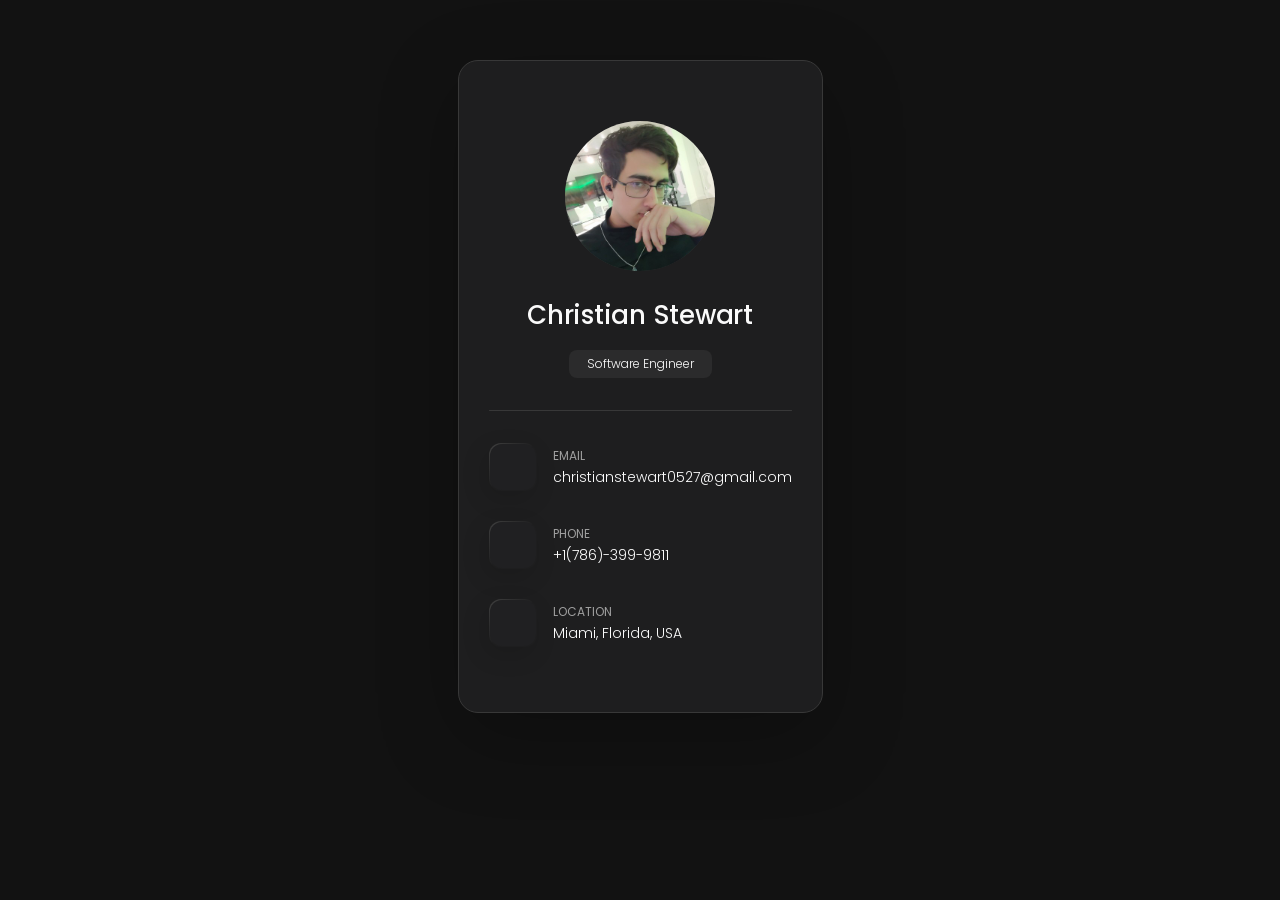
==== index.html @ dfa36a56 "Initial commit First commit of working on my websitte" ====
<!DOCTYPE html>
<html lang="en">

<head>
    <meta charset="UTF-8">
    <meta name = "viewport" content = "width=device-width, intitial-scale=1">
    <title>Christian Stewart's Website</title>
    <!--
      - favicon
    -->
    <link rel="shortcut icon" href="./assets/images/logo.svg" type="image/x-icon">

    <!--
        - custom css link
    -->
        <link href="./assets/css/style.css" rel="stylesheet">

    <!--
        - google font link
    -->
    <link rel="preconnect" href="https://fonts.googleapis.com">
    <link rel="preconnect" href="https://fonts.gstatic.com" crossorigin>
    <link href="https://fonts.googleapis.com/css2?family=Poppins:wght@300;400;500;600&display=swap" rel="stylesheet">
</head>

<body>
<!--
    - MAIN    
-->
    <main>
        <!--
            - SIDEBAR
        -->
        <aside class="sidebar" data-sidebar>
            <div class="sidebar-info">
                <figure class = "avatar-box">
                    <img class = "circular" id = "avatar-box-image" src="./assets/images/profile-pic.jpg" alt = "Christian Stewart" width = "80">
                </figure>

                <div class="info-content">
                    <h1 class="name" title="Christian Stewart">Christian Stewart</h1>

                    <p class="title">Software Engineer</p>
                </div>
                <button class="info_more-btn" data-sidebar-btn>
                    <span>Show Contacts</span>

                    <ion-icon name="chevron-down"></ion-icon>
                </button>
            </div>

            <div class="sidebar-info-more">
                <div class = "separator"></div>

                <ul class = "contacts-list">
                    <li class="contact-item">
                        <div class = "icon-box">
                            <ion-icon name="mail-ouline"></ion-icon>
                        </div>

                        <div class="contact-info">
                            <p class = "contact-title">Email</p>

                            <a href="mailto:christianstewart0527@gmail.com" class="contact-link">christianstewart0527@gmail.com</a>
                        </div>
                    </li>

                    
                    <li class="contact-item">

                        <div class="icon-box">
                          <ion-icon name="phone-portrait-outline"></ion-icon>
                        </div>
            
                        <div class="contact-info">
                          <p class="contact-title">Phone</p>
            
                          <a href="tel:+1(786)-399-9811" class="contact-link">+1(786)-399-9811</a>
                        </div>
            
                      </li>

                    <li class="contact-item">
                        <div class="icon-box">
                            <ion-icon class="location-outline"></ion-icon>
                        </div>

                        <div class="contact-info">
                            <p class="contact-title">Location</p>

                            <address>Miami, Florida, USA</address>
                        </div>

                    </li>

                </ul>

                <div class="separator"></div>

                <ul class="social-list">

                    <li class="social-item">
                        <a href="#" class="social-link">
                            <ion-icon name="logo-Linkedin" onclick="window.open('https://www.linkedin.com/in/christian-stewart-302b63244/')"></ion-icon>
                        </a> 
                    </li>

                    <li class=""
                </ul>
            </div>
        </aside>


    </main>

</body>

<footer>

</footer>

</html>
---- assets/css/style.css ----
/*-----------------------------------*\
  #style.css
\*-----------------------------------*/


/**
 * copyright 2022 @codewithsadee
 */





/*-----------------------------------*\
  #CUSTOM PROPERTY
\*-----------------------------------*/

:root {

  /**
   * colors
   */

  /* gradient */

  --bg-gradient-onyx: linear-gradient(
    to bottom right, 
    hsl(240, 1%, 25%) 3%, 
    hsl(0, 0%, 19%) 97%
  );
  --bg-gradient-jet: linear-gradient(
    to bottom right, 
    hwb(240 18% 82% / 0.251) 0%, 
    hsla(240, 2%, 11%, 0) 100%
  ), hsl(240, 2%, 13%);
  --bg-gradient-yellow-1: linear-gradient(
    to bottom right, 
    hsl(45, 100%, 71%) 0%, 
    hsla(36, 100%, 69%, 0) 50%
  );
  --bg-gradient-yellow-2: linear-gradient(
    135deg, 
    hsla(45, 100%, 71%, 0.251) 0%, 
    hsla(35, 100%, 68%, 0) 59.86%
  ), hsl(240, 2%, 13%);
  --border-gradient-onyx: linear-gradient(
    to bottom right, 
    hsl(0, 0%, 25%) 0%, 
    hsla(0, 0%, 25%, 0) 50%
  );
  --text-gradient-yellow: linear-gradient(
    to right, 
    hsl(45, 100%, 72%), 
    hsl(35, 100%, 68%)
  );

  /* solid */

  --jet: hsl(0, 0%, 22%);
  --onyx: hsl(240, 1%, 17%);
  --eerie-black-1: hsl(240, 2%, 13%);
  --eerie-black-2: hsl(240, 2%, 12%);
  --smoky-black: hsl(0, 0%, 7%);
  --white-1: hsl(0, 0%, 100%);
  --white-2: hsl(0, 0%, 98%);
  --orange-yellow-crayola: hsl(45, 100%, 72%);
  --vegas-gold: hsl(45, 54%, 58%);
  --light-gray: hsl(0, 0%, 84%);
  --light-gray-70: hsla(0, 0%, 84%, 0.7);
  --bittersweet-shimmer: hsl(0, 43%, 51%);

  /**
   * typography
   */

  /* font-family */
  --ff-poppins: 'Poppins', sans-serif;

  /* font-size */
  --fs-1: 24px;
  --fs-2: 18px;
  --fs-3: 17px;
  --fs-4: 16px;
  --fs-5: 15px;
  --fs-6: 14px;
  --fs-7: 13px;
  --fs-8: 11px;

  /* font-weight */
  --fw-300: 300;
  --fw-400: 400;
  --fw-500: 500;
  --fw-600: 600;

  /**
   * shadow
   */
  
  --shadow-1: -4px 8px 24px hsla(0, 0%, 0%, 0.25);
  --shadow-2: 0 16px 30px hsla(0, 0%, 0%, 0.25);
  --shadow-3: 0 16px 40px hsla(0, 0%, 0%, 0.25);
  --shadow-4: 0 25px 50px hsla(0, 0%, 0%, 0.15);
  --shadow-5: 0 24px 80px hsla(0, 0%, 0%, 0.25);

  /**
   * transition
   */

  --transition-1: 0.25s ease;
  --transition-2: 0.5s ease-in-out;

}





/*-----------------------------------*\
  #RESET
\*-----------------------------------*/

*, *::before, *::after {
  margin: 0;
  padding: 0;
  box-sizing: border-box;
  border-radius: 5px;
}

a { text-decoration: none; }

li { list-style: none; }

img, ion-icon, a, button, time, span { display: block; }

button {
  font: inherit;
  background: none;
  border: none;
  text-align: left;
  cursor: pointer;
}

input, textarea {
  display: block;
  width: 100%;
  background: none;
  font: inherit;
}

::selection {
  background: var(--orange-yellow-crayola);
  color: var(--smoky-black);
}

:focus { outline-color: var(--orange-yellow-crayola); }

html { font-family: var(--ff-poppins); }

body { background: var(--smoky-black); }





/*-----------------------------------*\
  #REUSED STYLE
\*-----------------------------------*/

.sidebar,
article {
  background: var(--eerie-black-2);
  border: 1px solid var(--jet);
  border-radius: 20px;
  padding: 15px;
  box-shadow: var(--shadow-1);
  z-index: 1;
}

.separator {
  width: 100%;
  height: 1px;
  background: var(--jet);
  margin: 16px 0;
}

.icon-box {
  position: relative;
  background: var(--border-gradient-onyx);
  width: 30px;
  height: 30px;
  border-radius: 8px;
  display: flex;
  justify-content: center;
  align-items: center;
  font-size: 16px;
  color: var(--orange-yellow-crayola);
  box-shadow: var(--shadow-1);
  z-index: 1;
}

.icon-box::before {
  content: "";
  position: absolute;
  inset: 1px;
  background: var(--eerie-black-1);
  border-radius: inherit;
  z-index: -1;
}

.icon-box ion-icon { --ionicon-stroke-width: 35px; }

article { display: none; }

article.active {
  display: block;
  animation: fade 0.5s ease backwards;
}

@keyframes fade {
  0% { opacity: 0; }
  100% { opacity: 1; }
}

.h2,
.h3,
.h4,
.h5 {
  color: var(--white-2);
  text-transform: capitalize;
}

.h2 { font-size: var(--fs-1); }

.h3 { font-size: var(--fs-2); }

.h4 { font-size: var(--fs-4); }

.h5 {
  font-size: var(--fs-7);
  font-weight: var(--fw-500);
}

.article-title {
  position: relative;
  padding-bottom: 7px;
}

.article-title::after {
  content: "";
  position: absolute;
  bottom: 0;
  left: 0;
  width: 30px;
  height: 3px;
  background: var(--text-gradient-yellow);
  border-radius: 3px;
}

.has-scrollbar::-webkit-scrollbar {
  width: 5px; /* for vertical scrollbar */
  height: 5px; /* for horizontal scrollbar */
}

.has-scrollbar::-webkit-scrollbar-track {
  background: var(--onyx);
  border-radius: 5px;
}

.has-scrollbar::-webkit-scrollbar-thumb {
  background: var(--orange-yellow-crayola);
  border-radius: 5px;
}

.has-scrollbar::-webkit-scrollbar-button { width: 20px; }

.content-card {
  position: relative;
  background: var(--border-gradient-onyx);
  padding: 15px;
  padding-top: 45px;
  border-radius: 14px;
  box-shadow: var(--shadow-2);
  cursor: pointer;
  z-index: 1;
}

.content-card::before {
  content: "";
  position: absolute;
  inset: 1px;
  background: var(--bg-gradient-jet);
  border-radius: inherit;
  z-index: -1;
}





/*-----------------------------------*\
  #MAIN
\*-----------------------------------*/

main {
  margin: 15px 12px;
  margin-bottom: 75px;
  min-width: 259px;
}





/*-----------------------------------*\
  #SIDEBAR
\*-----------------------------------*/

.sidebar {
  margin-bottom: 15px;
  max-height: 112px;
  overflow: hidden;
  transition: var(--transition-2);
}

.sidebar.active { max-height: 405px; }

.sidebar-info {
  position: relative;
  display: flex;
  justify-content: flex-start;
  align-items: center;
  gap: 15px;
}

.avatar-box {
  background: var(--bg-gradient-onyx);
  
  border-radius: 50%;
}

img.circular{
  border-radius:50%;
}

.info-content .name {
  color: var(--white-2);
  font-size: var(--fs-3);
  font-weight: var(--fw-500);
  letter-spacing: -0.25px;
  margin-bottom: 10px;
}

.info-content .title {
  color: var(--white-1);
  background: var(--onyx);
  font-size: var(--fs-8);
  font-weight: var(--fw-300);
  width: max-content;
  padding: 3px 12px;
  border-radius: 8px;
}

.info_more-btn {
  position: absolute;
  top: -15px;
  right: -15px;
  border-radius: 0 15px;
  font-size: 13px;
  color: var(--orange-yellow-crayola);
  background: var(--border-gradient-onyx);
  padding: 10px;
  box-shadow: var(--shadow-2);
  transition: var(--transition-1);
  z-index: 1;
}

.info_more-btn::before {
  content: "";
  position: absolute;
  inset: 1px;
  border-radius: inherit;
  background: var(--bg-gradient-jet);
  transition: var(--transition-1);
  z-index: -1;
}

.info_more-btn:hover,
.info_more-btn:focus { background: var(--bg-gradient-yellow-1); }

.info_more-btn:hover::before,
.info_more-btn:focus::before { background: var(--bg-gradient-yellow-2); }

.info_more-btn span { display: none; }

.sidebar-info_more {
  opacity: 0;
  visibility: hidden;
  transition: var(--transition-2);
}

.sidebar.active .sidebar-info_more {
  opacity: 1;
  visibility: visible;
}

.contacts-list {
  display: grid;
  grid-template-columns: 1fr;
  gap: 16px;
}

.contact-item {
  min-width: 100%;
  display: flex;
  align-items: center;
  gap: 16px;
}

.contact-info {
  max-width: calc(100% - 46px);
  width: calc(100% - 46px);
}

.contact-title {
  color: var(--light-gray-70);
  font-size: var(--fs-8);
  text-transform: uppercase;
  margin-bottom: 2px;
}

.contact-info :is(.contact-link, time, address) {
  color: var(--white-2);
  font-size: var(--fs-7);
}

.contact-info address { font-style: normal; }

.social-list {
  display: flex;
  justify-content: flex-start;
  align-items: center;
  gap: 15px;
  padding-bottom: 4px;
  padding-left: 7px;
}

.social-item .social-link {
  color: var(--light-gray-70);
  font-size: 18px;
}


.social-item .social-link:hover { color: var(--light-gray); }





/*-----------------------------------*\
  #NAVBAR
\*-----------------------------------*/

.navbar {
  position: fixed;
  bottom: 0;
  left: 0;
  width: 100%;
  background: hsla(240, 1%, 17%, 0.75);
  backdrop-filter: blur(10px);
  border: 1px solid var(--jet);
  border-radius: 12px 12px 0 0;
  box-shadow: var(--shadow-2);
  z-index: 5;
}

.navbar-list {
  display: flex;
  flex-wrap: wrap;
  justify-content: center;
  align-items: center;
  padding: 0 10px;
}

.navbar-link {
  color: var(--light-gray);
  font-size: var(--fs-8);
  padding: 20px 7px;
  transition: color var(--transition-1);
}

.navbar-link:hover,
.navbar-link:focus { color: var(--light-gray-70); }

.navbar-link.active { color: var(--orange-yellow-crayola); }





/*-----------------------------------*\
  #ABOUT
\*-----------------------------------*/

.about .article-title { margin-bottom: 15px; }

.about-text {
  color: var(--light-gray);
  font-size: var(--fs-6);
  font-weight: var(--fw-300);
  line-height: 1.6;
}

.about-text p { margin-bottom: 15px; }



/**
 * #service 
 */

.service { margin-bottom: 35px; }

.service-title { margin-bottom: 20px; }

.service-list {
  display: grid;
  grid-template-columns: 1fr;
  gap: 20px;
}

.service-item {
  position: relative;
  background: var(--border-gradient-onyx);
  padding: 20px;
  border-radius: 14px;
  box-shadow: var(--shadow-2);
  z-index: 1;
}

.service-item::before {
  content: "";
  position: absolute;
  inset: 1px;
  background: var(--bg-gradient-jet);
  border-radius: inherit;
  z-index: -1;
}

.service-icon-box { margin-bottom: 10px; }

.service-icon-box img { margin: auto; }

.service-content-box { text-align: center; }

.service-item-title { margin-bottom: 7px; }

.service-item-text {
  color: var(--light-gray);
  font-size: var(--fs-6);
  font-weight: var(--fw-3);
  line-height: 1.6;
}


/**
 * #testimonials 
 */

.testimonials { margin-bottom: 30px; }

.testimonials-title { margin-bottom: 20px; }

.testimonials-list {
  display: flex;
  justify-content: flex-start;
  align-items: flex-start;
  gap: 15px;
  margin: 0 -15px;
  padding: 25px 15px;
  padding-bottom: 35px;
  overflow-x: auto;
  scroll-behavior: smooth;
  overscroll-behavior-inline: contain;
  scroll-snap-type: inline mandatory;
}

.testimonials-item {
  min-width: 100%;
  scroll-snap-align: center;
}

.testimonials-avatar-box {
  position: absolute;
  top: 0;
  left: 0;
  background: var(--bg-gradient-onyx);
  border-radius: 50%;
  box-shadow: var(--shadow-1);
}

.testimonials-item-title { margin-bottom: 7px; }

.testimonials-text {
  color: var(--light-gray);
  font-size: var(--fs-6);
  font-weight: var(--fw-300);
  line-height: 1.6;
  display: -webkit-box;
  line-clamp: 4;
  -webkit-line-clamp: 4;
  -webkit-box-orient: vertical;
  overflow: hidden;
}


/**
 * #testimonials-modal
 */

.modal-container {
  position: fixed;
  top: 0;
  left: 0;
  width: 100%;
  height: 100%;
  display: flex;
  justify-content: center;
  align-items: center;
  overflow-y: auto;
  overscroll-behavior: contain;
  z-index: 20;
  pointer-events: none;
  visibility: hidden;
}

.modal-container::-webkit-scrollbar { display: none; }

.modal-container.active {
  pointer-events: all;
  visibility: visible;
}

.overlay {
  position: fixed;
  top: 0;
  left: 0;
  width: 100%;
  height: 100vh;
  background: hsl(0, 0%, 5%);
  opacity: 0;
  visibility: hidden;
  pointer-events: none;
  z-index: 1;
  transition: var(--transition-1);
}

.overlay.active {
  opacity: 0.8;
  visibility: visible;
  pointer-events: all;
}

.testimonials-modal {
  background: var(--eerie-black-2);
  position: relative;
  padding: 15px;
  margin: 15px 12px;
  border: 1px solid var(--jet);
  border-radius: 14px;
  box-shadow: var(--shadow-5);
  transform: scale(1.2);
  opacity: 0;
  transition: var(--transition-1);
  z-index: 2;
}

.modal-container.active .testimonials-modal {
  transform: scale(1);
  opacity: 1;
}

.modal-close-btn {
  position: absolute;
  top: 15px;
  right: 15px;
  background: var(--onyx);
  border-radius: 8px;
  width: 32px;
  height: 32px;
  display: flex;
  justify-content: center;
  align-items: center;
  color: var(--white-2);
  font-size: 18px;
  opacity: 0.7;
}

.modal-close-btn:hover,
.modal-close-btn:focus { opacity: 1; }

.modal-close-btn ion-icon { --ionicon-stroke-width: 50px; }

.modal-avatar-box {
  background: var(--bg-gradient-onyx);
  width: max-content;
  border-radius: 50%;
  margin-bottom: 15px;
  box-shadow: var(--shadow-2);
}

.modal-img-wrapper > img { display: none; }

.modal-title { margin-bottom: 4px; }

.modal-content time {
  font-size: var(--fs-6);
  color: var(--light-gray-70);
  font-weight: var(--fw-300);
  margin-bottom: 10px;
}

.modal-content p {
  color: var(--light-gray);
  font-size: var(--fs-6);
  font-weight: var(--fw-300);
  line-height: 1.6;
}


/**
 * #clients 
 */

.clients { margin-bottom: 15px; }

.clients-list {
  display: flex;
  justify-content: flex-start;
  align-items: flex-start;
  gap: 15px;
  margin: 0 -15px;
  padding: 25px;
  padding-bottom: 25px;
  overflow-x: auto;
  scroll-behavior: smooth;
  overscroll-behavior-inline: contain;
  scroll-snap-type: inline mandatory;
  scroll-padding-inline: 25px;
}

.clients-item {
  min-width: 50%;
  scroll-snap-align: start;
}

.clients-item img {
  width: 100%;
  filter: grayscale(1);
  transition: var(--transition-1);
}

.clients-item img:hover { filter: grayscale(0); }





/*-----------------------------------*\
  #RESUME
\*-----------------------------------*/

.article-title { margin-bottom: 30px; }


/**
 * education and experience 
 */

.timeline { margin-bottom: 30px; }

.timeline .title-wrapper {
  display: flex;
  align-items: center;
  gap: 15px;
  margin-bottom: 25px;
}

.timeline-list {
  font-size: var(--fs-6);
  margin-left: 45px;
}

.timeline-item { position: relative; }

.timeline-item:not(:last-child) { margin-bottom: 20px; }

.timeline-item-title {
  font-size: var(--fs-6);
  line-height: 1.3;
  margin-bottom: 7px;
}

.timeline-list span {
  color: var(--vegas-gold);
  font-weight: var(--fw-400);
  line-height: 1.6;
}

.timeline-item:not(:last-child)::before {
  content: "";
  position: absolute;
  top: -25px;
  left: -30px;
  width: 1px;
  height: calc(100% + 50px);
  background: var(--jet);
}

.timeline-item::after {
  content: "";
  position: absolute;
  top: 5px;
  left: -33px;
  height: 6px;
  width: 6px;
  background: var(--text-gradient-yellow);
  border-radius: 50%;
  box-shadow: 0 0 0 4px var(--jet);
}

.timeline-text {
  color: var(--light-gray);
  font-weight: var(--fw-300);
  line-height: 1.6;
}


/**
 * skills 
 */

.skills-title { margin-bottom: 20px; }

.skills-list { padding: 20px; }


.skills-item:not(:last-child) { margin-bottom: 15px; }

.skill .title-wrapper {
  display: flex;
  align-items: center;
  gap: 5px;
  margin-bottom: 8px;
}

.skill .title-wrapper data {
  color: var(--light-gray);
  font-size: var(--fs-7);
  font-weight: var(--fw-300);
}

.skill-progress-bg {
  background: var(--jet);
  width: 100%;
  height: 8px;
  border-radius: 10px;
}

.skill-progress-fill {
  background: var(--text-gradient-yellow);
  height: 100%;
  border-radius: inherit;
}





/*-----------------------------------*\
  #PORTFOLIO
\*-----------------------------------*/

.filter-list { display: none; }

.filter-select-box {
  position: relative;
  margin-bottom: 25px;
}

.filter-select {
  background: var(--eerie-black-2);
  color: var(--light-gray);
  display: flex;
  justify-content: space-between;
  align-items: center;
  width: 100%;
  padding: 12px 16px;
  border: 1px solid var(--jet);
  border-radius: 14px;
  font-size: var(--fs-6);
  font-weight: var(--fw-300);
}

.filter-select.active .select-icon { transform: rotate(0.5turn); }

.select-list {
  background: var(--eerie-black-2);
  position: absolute;
  top: calc(100% + 6px);
  width: 100%;
  padding: 6px;
  border: 1px solid var(--jet);
  border-radius: 14px;
  z-index: 2;
  opacity: 0;
  visibility: hidden;
  pointer-events: none;
  transition: 0.15s ease-in-out;
}

.filter-select.active + .select-list {
  opacity: 1;
  visibility: visible;
  pointer-events: all;
}

.select-item button {
  background: var(--eerie-black-2);
  color: var(--light-gray);
  font-size: var(--fs-6);
  font-weight: var(--fw-300);
  text-transform: capitalize;
  width: 100%;
  padding: 8px 10px;
  border-radius: 8px;
}

.select-item button:hover { --eerie-black-2: hsl(240, 2%, 20%); }

.project-list {
  display: grid;
  grid-template-columns: 1fr;
  gap: 30px;
  margin-bottom: 10px;
}

.project-item { display: none; }

.project-item.active {
  display: block;
  animation: scaleUp 0.25s ease forwards;
}

@keyframes scaleUp {
  0% { transform: scale(0.5); }
  100% { transform: scale(1); }
}

.project-item > a { width: 100%; }

.project-img {
  position: relative;
  width: 100%;
  height: 200px;
  border-radius: 16px;
  overflow: hidden;
  margin-bottom: 15px;
}

.project-img::before {
  content: "";
  position: absolute;
  top: 0;
  left: 0;
  width: 100%;
  height: 100%;
  background: transparent;
  z-index: 1;
  transition: var(--transition-1);
}

.project-item > a:hover .project-img::before { background: hsla(0, 0%, 0%, 0.5); }

.project-item-icon-box {
  --scale: 0.8;

  background: var(--jet);
  color: var(--orange-yellow-crayola);
  position: absolute;
  top: 50%;
  left: 50%;
  transform: translate(-50%, -50%) scale(var(--scale));
  font-size: 20px;
  padding: 18px;
  border-radius: 12px;
  opacity: 0;
  z-index: 1;
  transition: var(--transition-1);
}

.project-item > a:hover .project-item-icon-box {
  --scale: 1;
  opacity: 1;
}

.project-item-icon-box ion-icon { --ionicon-stroke-width: 50px; }

.project-img img {
  width: 100%;
  height: 100%;
  object-fit: cover;
  transition: var(--transition-1);
}

.project-item > a:hover img { transform: scale(1.1); }

.project-title,
.project-category { margin-left: 10px; }

.project-title {
  color: var(--white-2);
  font-size: var(--fs-5);
  font-weight: var(--fw-400);
  text-transform: capitalize;
  line-height: 1.3;
}

.project-category {
  color: var(--light-gray-70);
  font-size: var(--fs-6);
  font-weight: var(--fw-300);
}





/*-----------------------------------*\
  #BLOG
\*-----------------------------------*/

.blog-posts { margin-bottom: 10px; }

.blog-posts-list {
  display: grid;
  grid-template-columns: 1fr;
  gap: 20px;
}

.blog-post-item > a {
  position: relative;
  background: var(--border-gradient-onyx);
  height: 100%;
  box-shadow: var(--shadow-4);
  border-radius: 16px;
  z-index: 1;
}

.blog-post-item > a::before {
  content: "";
  position: absolute;
  inset: 1px;
  border-radius: inherit;
  background: var(--eerie-black-1);
  z-index: -1;
}

.blog-banner-box {
  width: 100%;
  height: 200px;
  border-radius: 12px;
  overflow: hidden;
}

.blog-banner-box img {
  width: 100%;
  height: 100%;
  object-fit: cover;
  transition: var(--transition-1);
}

.blog-post-item > a:hover .blog-banner-box img { transform: scale(1.1); }

.blog-content { padding: 15px; }

.blog-meta {
  display: flex;
  justify-content: flex-start;
  align-items: center;
  gap: 7px;
  margin-bottom: 10px;
}

.blog-meta :is(.blog-category, time) {
  color: var(--light-gray-70);
  font-size: var(--fs-6);
  font-weight: var(--fw-300);
}

.blog-meta .dot {
  background: var(--light-gray-70);
  width: 4px;
  height: 4px;
  border-radius: 4px;
}

.blog-item-title {
  margin-bottom: 10px;
  line-height: 1.3;
  transition: var(--transition-1);
}

.blog-post-item > a:hover .blog-item-title { color: var(--orange-yellow-crayola); }

.blog-text {
  color: var(--light-gray);
  font-size: var(--fs-6);
  font-weight: var(--fw-300);
  line-height: 1.6;
}





/*-----------------------------------*\
  #CONTACT
\*-----------------------------------*/

.mapbox {
  position: relative;
  height: 250px;
  width: 100%;
  border-radius: 16px;
  margin-bottom: 30px;
  border: 1px solid var(--jet);
  overflow: hidden;
}

.mapbox figure { height: 100%; }

.mapbox iframe {
  width: 100%;
  height: 100%;
  border: none;
  filter: grayscale(1) invert(1);
}

.contact-form { margin-bottom: 10px; }

.form-title { margin-bottom: 20px; }

.input-wrapper {
  display: grid;
  grid-template-columns: 1fr;
  gap: 25px;
  margin-bottom: 25px;
}

.form-input {
  color: var(--white-2);
  font-size: var(--fs-6);
  font-weight: var(--fw-400);
  padding: 13px 20px;
  border: 1px solid var(--jet);
  border-radius: 14px;
  outline: none;
}

.form-input::placeholder { font-weight: var(--fw-500); }

.form-input:focus { border-color: var(--orange-yellow-crayola); }

textarea.form-input {
  min-height: 100px;
  height: 120px;
  max-height: 200px;
  resize: vertical;
  margin-bottom: 25px;
}

textarea.form-input::-webkit-resizer { display: none; }

.form-input:focus:invalid { border-color: var(--bittersweet-shimmer); }

.form-btn {
  position: relative;
  width: 100%;
  background: var(--border-gradient-onyx);
  color: var(--orange-yellow-crayola);
  display: flex;
  justify-content: center;
  align-items: center;
  gap: 10px;
  padding: 13px 20px;
  border-radius: 14px;
  font-size: var(--fs-6);
  text-transform: capitalize;
  box-shadow: var(--shadow-3);
  z-index: 1;
  transition: var(--transition-1);
}

.form-btn::before {
  content: "";
  position: absolute;
  inset: 1px;
  background: var(--bg-gradient-jet);
  border-radius: inherit;
  z-index: -1;
  transition: var(--transition-1);
}

.form-btn ion-icon { font-size: 16px; }

.form-btn:hover { background: var(--bg-gradient-yellow-1); }

.form-btn:hover::before { background: var(--bg-gradient-yellow-2); }

.form-btn:disabled {
  opacity: 0.7;
  cursor: not-allowed;
}

.form-btn:disabled:hover { background: var(--border-gradient-onyx); }

.form-btn:disabled:hover::before { background: var(--bg-gradient-jet); }





/*-----------------------------------*\
  #RESPONSIVE
\*-----------------------------------*/

/**
 * responsive larger than 450px screen
 */

@media (min-width: 450px) {

  /**
   * client
   */

  .clients-item { min-width: calc(33.33% - 10px); }



  /**
   * #PORTFOLIO, BLOG 
   */

  .project-img,
  .blog-banner-box { height: auto; }

}





/**
 * responsive larger than 580px screen
 */

@media (min-width: 580px) {

  /**
   * CUSTOM PROPERTY
   */

  :root {

    /**
     * typography
     */

    --fs-1: 32px;
    --fs-2: 24px;
    --fs-3: 26px;
    --fs-4: 18px;
    --fs-6: 15px;
    --fs-7: 15px;
    --fs-8: 12px;

  }



  /**
   * #REUSED STYLE
   */

  .sidebar, article {
    width: 520px;
    margin-inline: auto;
    padding: 30px;
  }

  .article-title {
    font-weight: var(--fw-600);
    padding-bottom: 15px;
  }

  .article-title::after {
    width: 40px;
    height: 5px;
  }

  .icon-box {
    width: 48px;
    height: 48px;
    border-radius: 12px;
    font-size: 18px;
  }



  /**
   * #MAIN
   */

  main {
    margin-top: 60px;
    margin-bottom: 100px;
  }



  /**
   * #SIDEBAR
   */

  .sidebar {
    max-height: 180px;
    margin-bottom: 30px;
  }

  .sidebar.active { max-height: 584px; }

  .sidebar-info { gap: 25px; }

  .avatar-box { border-radius: 50%; }

  .avatar-box img { width: 120px; border-radius: 50%;}

  @media (max-width: 580px) {
    .avatar-image {
        border-radius: 50%;
    }
}

  .info-content .name { margin-bottom: 15px; }

  .info-content .title { padding: 5px 18px; }

  .info_more-btn {
    top: -30px;
    right: -30px;
    padding: 10px 15px;
  }

  .info_more-btn span {
    display: block;
    font-size: var(--fs-8);
  }

  .info_more-btn ion-icon { display: none; }

  .separator { margin: 32px 0; }

  .contacts-list { gap: 20px; }

  .contact-info {
    max-width: calc(100% - 64px);
    width: calc(100% - 64px);
  }



  /**
   * #NAVBAR
   */

  .navbar { border-radius: 20px 20px 0 0; }

  .navbar-list { gap: 20px; }

  .navbar-link { --fs-8: 14px; }



  /**
   * #ABOUT
   */

  .about .article-title { margin-bottom: 20px; }

  .about-text { margin-bottom: 40px; }

  /* service */

  .service-item {
    display: flex;
    justify-content: flex-start;
    align-items: flex-start;
    gap: 18px;
    padding: 30px;
  }

  .service-icon-box {
    margin-bottom: 0;
    margin-top: 5px;
  }

  .service-content-box { text-align: left; }

  /* testimonials */

  .testimonials-title { margin-bottom: 25px; }

  .testimonials-list {
    gap: 30px;
    margin: 0 -30px;
    padding: 30px;
    padding-bottom: 35px;
  }

  .content-card {
    padding: 30px;
    padding-top: 25px;
  }

  .testimonials-avatar-box {
    
    border-radius: 50%;
  }

  .testimonials-avatar-box img { width: 80px; }

  .testimonials-item-title {
    margin-bottom: 10px;
    margin-left: 95px;
  }

  .testimonials-text {
    line-clamp: 2;
    -webkit-line-clamp: 2;
  }

  /* testimonials modal */

  .modal-container { padding: 20px; }

  .testimonials-modal {
    display: flex;
    justify-content: flex-start;
    align-items: stretch;
    gap: 25px;
    padding: 30px;
    border-radius: 20px;
  }

  .modal-img-wrapper {
    display: flex;
    flex-direction: column;
    align-items: center;
  }

  .modal-avatar-box {
    border-radius: 18px;
    margin-bottom: 0;
  }

  .modal-avatar-box img { width: 65px; }

  .modal-img-wrapper > img {
    display: block;
    flex-grow: 1;
    width: 35px;
  }

  /* clients */

  .clients-list {
    gap: 50px;
    margin: 0 -30px;
    padding: 45px;
    scroll-padding-inline: 45px;
  }

  .clients-item { min-width: calc(33.33% - 35px); }



  /**
   * #RESUME
   */

  .timeline-list { margin-left: 65px; }

  .timeline-item:not(:last-child)::before { left: -40px; }

  .timeline-item::after {
    height: 8px;
    width: 8px;
    left: -43px;
  }

  .skills-item:not(:last-child) { margin-bottom: 25px; }



  /**
   * #PORTFOLIO, BLOG
   */

  .project-img, .blog-banner-box { border-radius: 16px; }

  .blog-posts-list { gap: 30px; }

  .blog-content { padding: 25px; }



  /**
   * #CONTACT
   */

  .mapbox {
    height: 380px;
    border-radius: 18px;
  }

  .input-wrapper {
    gap: 30px;
    margin-bottom: 30px;
  }

  .form-input { padding: 15px 20px; }

  textarea.form-input { margin-bottom: 30px; }

  .form-btn {
    --fs-6: 16px;
    padding: 16px 20px;
  }

  .form-btn ion-icon { font-size: 18px; }

}





/**
 * responsive larger than 768px screen
 */

@media (min-width: 768px) {

  /**
   * REUSED STYLE
   */

  .sidebar, article { width: 700px; }

  .has-scrollbar::-webkit-scrollbar-button { width: 100px; }



  /**
   * SIDEBAR
   */

  .contacts-list {
    grid-template-columns: 1fr 1fr;
    gap: 30px 15px;
  }



  /**
   * NAVBAR
   */

  .navbar-link { --fs-8: 15px; }



  /**
   * ABOUT
   */

  /* testimonials modal */

  .testimonials-modal {
    gap: 35px;
    max-width: 680px;
  }

  .modal-avatar-box img { width: 80px; }



  /**
   * PORTFOLIO
   */

  .article-title { padding-bottom: 20px; }

  .filter-select-box { display: none; }

  .filter-list {
    display: flex;
    justify-content: flex-start;
    align-items: center;
    gap: 25px;
    padding-left: 5px;
    margin-bottom: 30px;
  }

  .filter-item button {
    color: var(--light-gray);
    font-size: var(--fs-5);
    transition: var(--transition-1);
  }

  .filter-item button:hover { color: var(--light-gray-70); }

  .filter-item button.active { color: var(--orange-yellow-crayola); }

  /* portfolio and blog grid */

  .project-list, .blog-posts-list { grid-template-columns: 1fr 1fr; }



  /**
   * CONTACT
   */

  .input-wrapper { grid-template-columns: 1fr 1fr; }

  .form-btn {
    width: max-content;
    margin-left: auto;
  }
  
}





/**
 * responsive larger than 1024px screen
 */

@media (min-width: 1024px) {

  /**
   * CUSTOM PROPERTY
   */

  :root {

    /**
    * shadow
    */

    --shadow-1: -4px 8px 24px hsla(0, 0%, 0%, 0.125);
    --shadow-2: 0 16px 30px hsla(0, 0%, 0%, 0.125);
    --shadow-3: 0 16px 40px hsla(0, 0%, 0%, 0.125);

  }



  /**
   * REUSED STYLE
   */

  .sidebar, article {
    width: 950px;
    box-shadow: var(--shadow-5);
  }



  /**
   * MAIN 
   */

  main { margin-bottom: 60px; }

  .main-content {
    position: relative;
    width: max-content;
    margin: auto;
  }



  /**
   * NAVBAR
   */

  .navbar {
    position: absolute;
    bottom: auto;
    top: 0;
    left: auto;
    right: 0;
    width: max-content;
    border-radius: 0 20px;
    padding: 0 20px;
    box-shadow: none;
  }

  .navbar-list {
    gap: 30px;
    padding: 0 20px;
  }

  .navbar-link { font-weight: var(--fw-500); }



  /**
   * ABOUT
   */

  /* service */

  .service-list {
    grid-template-columns: 1fr 1fr;
    gap: 20px 25px;
  }

  /* testimonials */

  .testimonials-item { min-width: calc(50% - 15px); }

  /* clients */

  .clients-item { min-width: calc(25% - 38px); }



  /**
   * PORTFOLIO
   */

  .project-list { grid-template-columns: repeat(3, 1fr); }



  /**
   * BLOG
   */

  .blog-banner-box { height: 230px; }

}





/**
 * responsive larger than 1250px screen
 */

@media (min-width: 1250px) {

  /**
   * RESET
   */

  body::-webkit-scrollbar { width: 20px; }

  body::-webkit-scrollbar-track { background: var(--smoky-black); }

  body::-webkit-scrollbar-thumb {
    border: 5px solid var(--smoky-black);
    background: hsla(0, 0%, 100%, 0.1);
    border-radius: 20px;
    box-shadow: inset 1px 1px 0 hsla(0, 0%, 100%, 0.11),
                inset -1px -1px 0 hsla(0, 0%, 100%, 0.11);
  }

  body::-webkit-scrollbar-thumb:hover { background: hsla(0, 0%, 100%, 0.15); }

  body::-webkit-scrollbar-button { height: 60px; }



  /**
   * REUSED STYLE
   */

  .sidebar, article { width: auto; }

  article { min-height: 100%; }



  /**
   * MAIN
   */

  main {
    max-width: 1200px;
    margin-inline: auto;
    display: flex;
    justify-content: center;
    align-items: stretch;
    gap: 25px;
  }

  .main-content {
    min-width: 75%;
    width: 75%;
    margin: 0;
  }



  /**
   * SIDEBAR
   */

  .sidebar {
    position: sticky;
    top: 60px;
    max-height: max-content;
    height: 100%;
    margin-bottom: 0;
    padding-top: 60px;
    z-index: 1;
  }

  .sidebar-info { flex-direction: column; }

  .avatar-box img { width: 150px; }

  .info-content .name {
    white-space: nowrap;
    text-align: center;
  }

  .info-content .title { margin: auto; }

  .info_more-btn { display: none; }

  .sidebar-info_more {
    opacity: 1;
    visibility: visible;
  }

  .contacts-list { grid-template-columns: 1fr; }

  .contact-info :is(.contact-link) {
    white-space: nowrap;
    overflow: hidden;
    text-overflow: ellipsis;
  }

  .contact-info :is(.contact-link, time, address) {
    --fs-7: 14px;
    font-weight: var(--fw-300);
  }

  .separator:last-of-type {
    margin: 15px 0;
    opacity: 0;
  }

  .social-list { justify-content: center; }



  /**
	 * RESUME
	 */

  .timeline-text { max-width: 700px; }

}
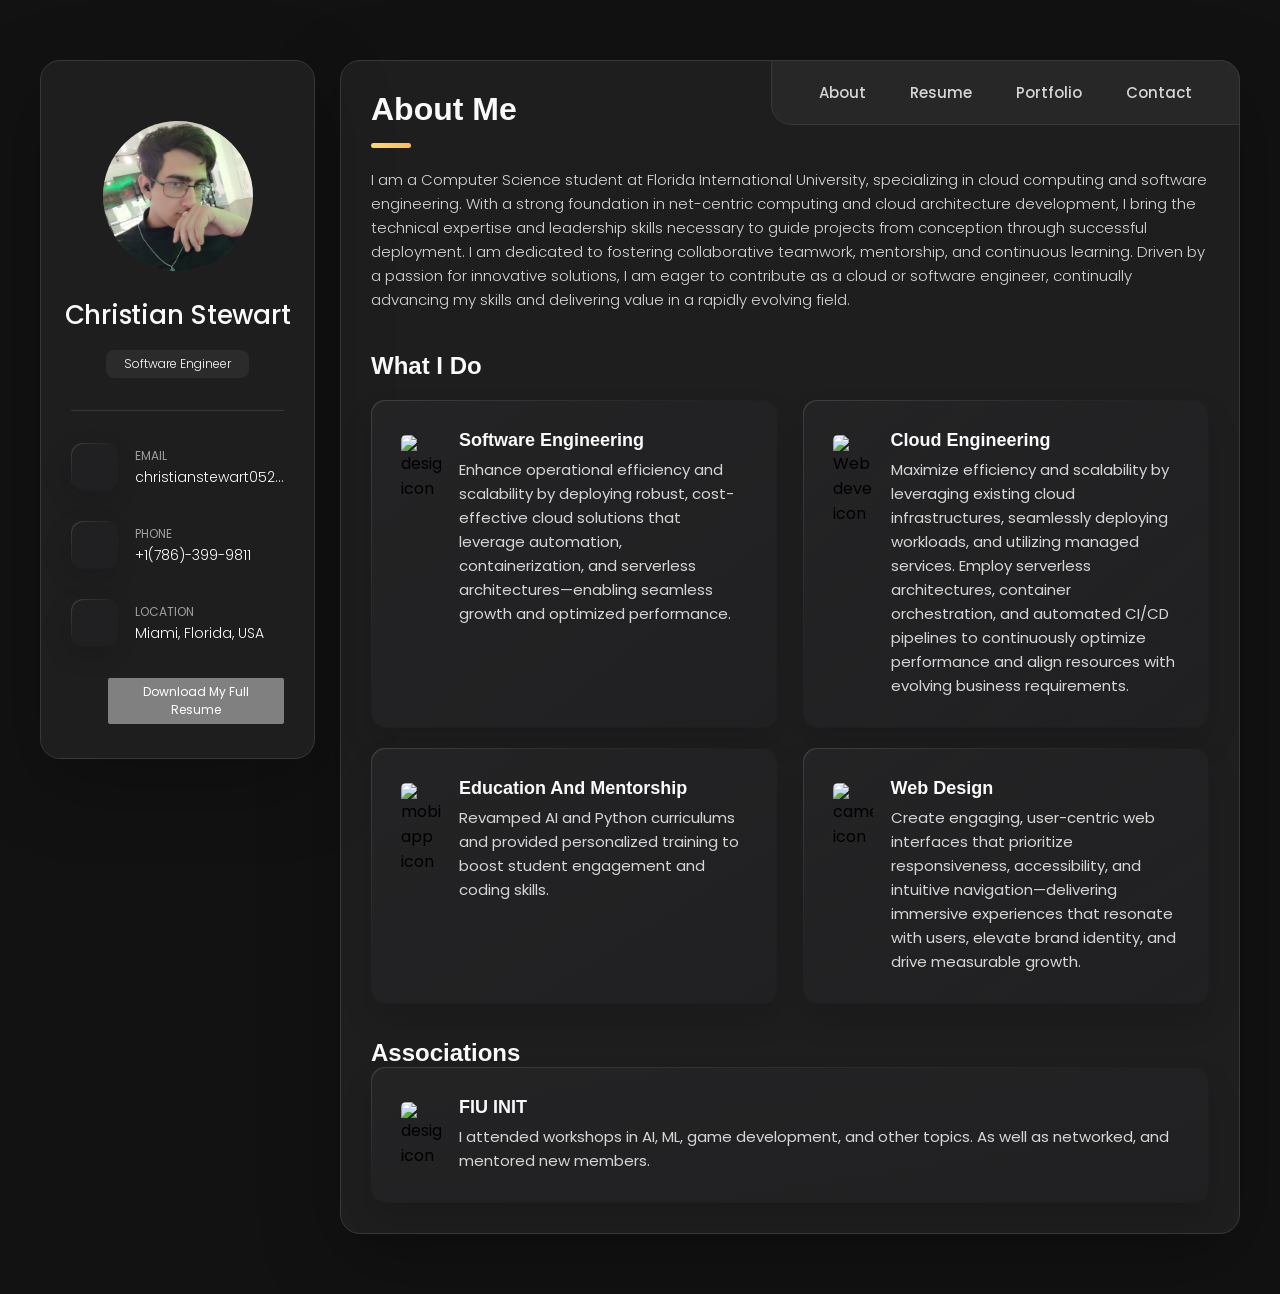
==== commit f4b37051: "Mostly done Mostly finished website. Need to upload projects and ad links to projects" ====
--- a/index.html
+++ b/index.html
@@ -55,7 +55,7 @@
                 <ul class = "contacts-list">
                     <li class="contact-item">
                         <div class = "icon-box">
-                            <ion-icon name="mail-ouline"></ion-icon>
+                            <ion-icon name="mail-outline"></ion-icon>
                         </div>
 
                         <div class="contact-info">
@@ -82,7 +82,7 @@
 
                     <li class="contact-item">
                         <div class="icon-box">
-                            <ion-icon class="location-outline"></ion-icon>
+                            <ion-icon name="location-outline"></ion-icon>
                         </div>
 
                         <div class="contact-info">
@@ -101,18 +101,967 @@
 
                     <li class="social-item">
                         <a href="#" class="social-link">
-                            <ion-icon name="logo-Linkedin" onclick="window.open('https://www.linkedin.com/in/christian-stewart-302b63244/')"></ion-icon>
+                            <ion-icon name="logo-Linkedin" onclick="window.open('https://www.linkedin.com/in/christian-stewart-302b63244/', '_blank')"></ion-icon>
                         </a> 
                     </li>
 
-                    <li class=""
-                </ul>
+                    <li class="socail-item">
+                        <a href="#" class="social-link">
+                            <ion-icon name = "logo-Github" onclick="window.open('https://github.com/StewpidPhoenix', '_blank')"></ion-icon>
+                        </a>
+                    </li>
+                    <style>
+                        .btn-container {
+                            text-align: center; /* Center align the button if needed */
+                        }
+                
+                        .btn.btn-color-2 {
+                            background-color: grey; /* Grey background */
+                            color: white; /* White text */
+                            padding: 5px 10px; /* Reduced padding */
+                            border: none; /* No border */
+                            border-radius: 2px; /* Smaller rounded corners */
+                            text-decoration: none; /* Remove underline from link */
+                            display: inline-block; /* Necessary for dimensions to work */
+                            cursor: pointer; /* Change mouse cursor to indicate it's clickable */
+                            font-size: 12px; /* Smaller font size */
+                        }
+                
+                        /* Optional: add a hover effect */
+                        .btn.btn-color-2:hover {
+                            background-color: darkgrey; /* Darken the button when hovered */
+                        }
+                    </style>
+                </head>
+                <body>
+                
+                <div class="btn-container">
+                    <a href="./assets/Resume.pdf" download="Resume.pdf" class="btn btn-color-2">
+                        Download My Full Resume
+                    </a>
+                </div>
+                
+                </body>
+                      
+                        
+            
+                    
+            
+                    </ul>
+            
+                  </div>
+            
+                </aside>
+
+
+        <div class="main-content">
+
+            <!--
+                Nav Bar-->
+
+                <nav class ="navbar">
+                    <ul class="navbar-list">
+                        
+                        <li class="navbar-item">
+                         <button class="navbar-link" data-nav-link>About</button>
+                        </li>
+
+                        <li class = "navbar-item">
+                            <button class="navbar-link" data-nav-link>Resume</button>
+                        </li> 
+
+                        <li class = "navbar-item">
+                            <button class ="navbar-link" data-nav-link>Portfolio</button>
+                        </li>
+                        <li class ="navber=item">
+                            <button class=" navbar-link" data-nav-link>Contact</button>
+                        </li>
+                    </ul>
+                </nav>
+                
+                <!--
+                #ABOUT 
+                -->
+                
+                <article class="about  active" data-page="about">
+                    <header>
+                        <h2 class="h2 article-title">About me</h2>
+                    </header>
+
+                    <section class="about-text">
+                        <p>
+                            I am a Computer Science student at Florida International University, specializing in cloud computing and software engineering. 
+                            With a strong foundation in net-centric computing and cloud architecture development, I bring the technical expertise and leadership skills necessary to guide projects from conception through successful deployment.
+                             I am dedicated to fostering collaborative teamwork, mentorship, and continuous learning. 
+                             Driven by a passion for innovative solutions, I am eager to contribute as a cloud or software engineer, continually advancing my skills and delivering value in a rapidly evolving field.
+                        </p>
+                    </section>
+
+                <!--
+                - service
+                -->
+        
+                <section class="service">
+        
+                  <h3 class="h3 service-title">What I do</h3>
+        
+                  <ul class="service-list">
+        
+                    <li class="service-item">
+        
+                      <div class="service-icon-box">
+                        <img src="./assets/images/icon-design.svg
+                        " alt="design icon" width="40">
+                      </div>
+        
+                      <div class="service-content-box">
+                        <h4 class="h4 service-item-title">Software Engineering</h4>
+        
+                        <p class="service-item-text">
+                            Enhance operational efficiency and scalability by deploying robust, cost-effective cloud solutions that leverage automation, containerization, and serverless architectures—enabling seamless growth and optimized performance.
+                        </p>
+                      </div>
+        
+                    </li>
+        
+                    <li class="service-item">
+        
+                      <div class="service-icon-box">
+                        <img src="./assets/images/icon-dev.svg" alt="Web development icon" width="40">
+                      </div>
+        
+                      <div class="service-content-box">
+                        <h4 class="h4 service-item-title">Cloud Engineering</h4>
+        
+                        <p class="service-item-text">
+                            Maximize efficiency and scalability by leveraging existing cloud infrastructures, seamlessly deploying workloads, and utilizing managed services. Employ serverless architectures, container orchestration, and automated CI/CD pipelines to continuously optimize performance and align resources with evolving business requirements.
+                        </p>
+                      </div>
+        
+                    </li>
+        
+                    <li class="service-item">
+        
+                      <div class="service-icon-box">
+                        <img src="./assets/images/icon-design.svg" alt="mobile app icon" width="40">
+                      </div>
+        
+                      <div class="service-content-box">
+                        <h4 class="h4 service-item-title">Education and Mentorship</h4>
+        
+                        <p class="service-item-text">
+                          Revamped AI and Python curriculums and provided personalized training to boost student engagement and coding skills.
+                        </p>
+                      </div>
+        
+                    </li>
+        
+                    <li class="service-item">
+        
+                      <div class="service-icon-box">
+                        <img src="./assets/images/icon-photo.svg" alt="camera icon" width="40">
+                      </div>
+        
+                      <div class="service-content-box">
+                        <h4 class="h4 service-item-title">Web design</h4>
+        
+                        <p class="service-item-text">
+                            Create engaging, user-centric web interfaces that prioritize responsiveness, accessibility, and intuitive navigation—delivering immersive experiences that resonate with users, elevate brand identity, and drive measurable growth.
+        
+        
+                        </p>
+                      </div>
+        
+                    </li>
+        
+                  </ul>
+        
+                </section>
+        
+        
+                <!--
+                  - testimonials
+                -->
+        
+                <section class="Projects">
+        
+                  
+        
+                    
+                    
+        
+                    
+        
+                  </ul>
+        
+                </section>
+        
+        
+                <!--
+                  - testimonials modal
+                -->
+        
+                <div class="modal-container" data-modal-container>
+        
+                  <div class="overlay" data-overlay></div>
+        
+                  <section class="testimonials-modal">
+        
+                    <button class="modal-close-btn" data-modal-close-btn>
+                      <ion-icon name="close-outline"></ion-icon>
+                    </button>
+        
+                    <div class="modal-img-wrapper">
+                      <figure class="modal-avatar-box">
+                        <img src="./assets/images/avatar-1.png" alt="Daniel lewis" width="80" data-modal-img>
+                      </figure>
+        
+                      <img src="./assets/images/icon-quote.svg" alt="quote icon">
+                    </div>
+        
+                    
+        
+                  </section>
+        
+                </div>
+        
+        
+                <!--
+                  - Associations
+                -->
+        
+                <section class="Associations">
+        
+                  <h3 class="h3 Associations-title">Associations</h3>
+        
+                  <ul class="Associations-list has-scrollbar">
+        
+                    <li class="service-item">
+        
+                      <div class="service-icon-box">
+                        <img src="./assets/images/icon-dev.svg
+                        " alt="design icon" width="40">
+                      </div>
+        
+                      <div class="service-content-box">
+                        <h4 class="h4 service-item-title">FIU INIT</h4>
+        
+                        <p class="service-item-text">
+                          I attended workshops in AI, ML, game development, and other topics. As well as networked, and mentored new members.
+                        </p>
+                      </div>
+        
+                    </li>
+        
+                  </ul>
+        
+                </section>
+        
+              </article>
+        
+        
+        
+        
+        
+              <!--
+                - #RESUME
+              -->
+        
+              <article class="resume" data-page="resume">
+        
+                <header>
+                  <h2 class="h2 article-title">Resume</h2>
+                </header>
+        
+        
+        
+                
+                <section class="timeline">
+        
+                  <div class="title-wrapper">
+                    <div class="icon-box">
+                      <ion-icon name="book-outline"></ion-icon>
+                    </div>
+        
+                    <h3 class="h3">Education</h3>
+                  </div>
+        
+                  <ol class="timeline-list">
+        
+                    <li class="timeline-item">
+        
+                      <h4 class="h4 timeline-item-title">Florida International University</h4>
+        
+                      <span>December 2025</span>
+        
+                      <p class="timeline-text">
+                        Graduating with a Bachelor of Science in Computer Science in December 2025, course work focused heavily in Software Engineering, Cloud Copmuting,
+                        Net-centric computing, mathematics, and software engineering.
+                      </p>
+        
+                    </li>
+        
+                  </ol>
+        
+                </section>
+        
+                <section class="timeline">
+        
+                  <div class="title-wrapper">
+                    <div class="icon-box">
+                      <ion-icon name="book-outline"></ion-icon>
+                    </div>
+        
+                    <h3 class="h3">Experience</h3>
+                  </div>
+        
+                  <ol class="timeline-list">
+        
+                    <li class="timeline-item">
+        
+                      <h4 class="h4 timeline-item-title">Technical Product Specialist | Atento</h4>
+        
+                      <span>08/2024-current</span>
+        
+                      <p class="timeline-text">
+                        I communicated effectively with clients to diagnose and resolve technical issues, fostering long-term satisfaction and trust. Additionally, I created and standardized documentation processes, which led to a 15% increase in overall team efficiency.
+
+                      </p>
+        
+                    </li>
+        
+                    <li class="timeline-item">
+        
+                      <h4 class="h4 timeline-item-title">Softrware Engineer Intern</h4>
+        
+                      <span>08/2023 - 06/2024</span>
+        
+                      <p class="timeline-text">
+                        I developed and implemented a Python-based media management tool that significantly improved data organization, reducing weekly data handling time from twelve hours to just one, while initially processing 50 TB of video files. In addition, I instructed students in advanced programming concepts, such as algorithms and object-oriented programming, thereby strengthening their theoretical understanding and practical application skills. Furthermore, I managed and enhanced the academy’s proprietary software tools to optimize functionality and elevate the overall user experience
+
+                      </p>
+        
+                    </li>
+        
+        
+                  </ol>
+        
+                </section>
+        
+                <section class="skill">
+        
+                  <h3 class="h3 skills-title">My skills</h3>
+        
+                  <ul class="skills-list content-card">
+        
+        
+        
+                    <li class="service-item">
+        
+                      <div class="service-icon-box">
+                        <img src="./assets/images/icon-design.svg
+                        " alt="design icon" width="40">
+                      </div>
+        
+                      <div class="service-content-box">
+                        <h4 class="h4 service-item-title"> Cloud Engineering</h4>
+        
+                        <p class="service-item-text">
+                          Experience with the following: AWS, Azure, OpenStack
+                        </p>
+                      </div>
+        
+                      <li class="service-item">
+        
+                        <div class="service-icon-box">
+                          <img src="./assets/images/icon-photo.svg
+                          " alt="design icon" width="40">
+                        </div>
+          
+                        <div class="service-content-box">
+                          <h4 class="h4 service-item-title"> Embedded Systems</h4>
+          
+                          <p class="service-item-text">
+                            Experience with the following: Fusion 360 (3D Modeling), sensors, motors, microcontrollers, circuit design, 
+                            cloud devices, wireless connectivity, and more. 
+                          </p>
+                        </div>
+          
+                      </li>
+
+                      <li class="service-item">
+        
+                        <div class="service-icon-box">
+                          <img src="./assets/images/icon-dev.svg
+                          " alt="design icon" width="40">
+                        </div>
+          
+                        <div class="service-content-box">
+                          <h4 class="h4 service-item-title"> Programming Languages</h4>
+          
+                          <p class="service-item-text">
+                            I am able to code in the following: Java, Python, Assembly, C++, C, Rust, SQL, JavaScript
+
+                          </p>
+                        </div>
+          
+                      </li>
+        
+                    </li>
+                    <li class="service-item">
+        
+                      <div class="service-icon-box">
+                        <img src="./assets/images/icon-design.svg
+                        " alt="design icon" width="40">
+                      </div>
+        
+                      <div class="service-content-box">
+                        <h4 class="h4 service-item-title"> Tools</h4>
+        
+                        <p class="service-item-text">
+                          PowerBI, Power Query, MySQL, Excel, API's, Fusion 360, AutoCAD, AWS, Azure, OpenStack
+                        </p>
+                      </div>
+        
+                  </ul>
+        
+        
+        
+                  
+                </section>
+        
+              </article>
+        
+        
+        
+        
+        
+           <!--
+        - #PORTFOLIO
+      -->
+
+      <article class="portfolio" data-page="portfolio">
+
+        <header>
+          <h2 class="h2 article-title">Portfolio</h2>
+        </header>
+
+        <section class="portfolio">
+
+          <ul class="filter-list">
+
+            <li class="filter-item">
+              <button class="active" data-filter-btn>All</button>
+            </li>
+
+            <li class="filter-item">
+              <button data-filter-btn>Web design</button>
+            </li>
+
+            <li class="filter-item">
+              <button data-filter-btn>Applications</button>
+            </li>
+
+            <li class="filter-item">
+              <button data-filter-btn>Web development</button>
+            </li>
+
+          </ul>
+
+          <div class="filter-select-box">
+
+            <button class="filter-select" data-select>
+
+              <div class="select-value" data-selecct-value>Select category</div>
+
+              <div class="select-icon">
+                <ion-icon name="chevron-down"></ion-icon>
+              </div>
+
+            </button>
+
+            <ul class="select-list">
+
+              <li class="select-item">
+                <button data-select-item>All</button>
+              </li>
+
+              <li class="select-item">
+                <button data-select-item>Web design</button>
+              </li>
+
+              <li class="select-item">
+                <button data-select-item>Applications</button>
+              </li>
+
+              <li class="select-item">
+                <button data-select-item>Web development</button>
+              </li>
+
+            </ul>
+
+          </div>
+
+          <ul class="project-list">
+
+            <li class="project-item  active" data-filter-item data-category="web development">
+              <a href="#">
+
+                <figure class="project-img">
+                  <div class="project-item-icon-box">
+                    <ion-icon name="eye-outline"  onclick="window.open('https://www.linkedin.com/in/christian-stewart-302b63244/', '_blank');"></ion-icon>
+                  </div>
+
+                  <img src="./assets/images/project-1.jpg" alt="finance" loading="lazy">
+                </figure>
+
+                <h3 class="project-title">Finance</h3>
+
+                <p class="project-category">Web development</p>
+
+              </a>
+            </li>
+
+            <li class="project-item  active" data-filter-item data-category="web development">
+              <a href="#">
+
+                <figure class="project-img">
+                  <div class="project-item-icon-box">
+                    <ion-icon name="eye-outline"  onclick="window.open('https://www.linkedin.com/in/christian-stewart-302b63244/', '_blank');"></ion-icon>
+                  </div>
+
+                  <img src="./assets/images/project-2.png" alt="orizon" loading="lazy">
+                </figure>
+
+                <h3 class="project-title">Orizon</h3>
+
+                <p class="project-category">Web development</p>
+
+              </a>
+            </li>
+
+            <li class="project-item  active" data-filter-item data-category="web design">
+              <a href="#">
+
+                <figure class="project-img">
+                  <div class="project-item-icon-box">
+                    <ion-icon name="eye-outline"  onclick="window.open('https://www.linkedin.com/in/christian-stewart-302b63244/', '_blank');"></ion-icon>
+                  </div>
+
+                  <img src="./assets/images/project-3.jpg" alt="fundo" loading="lazy">
+                </figure>
+
+                <h3 class="project-title">Fundo</h3>
+
+                <p class="project-category">Web design</p>
+
+              </a>
+            </li>
+
+            <li class="project-item  active" data-filter-item data-category="applications">
+              <a href="#">
+
+                <figure class="project-img">
+                  <div class="project-item-icon-box">
+                    <ion-icon name="eye-outline"  onclick="window.open('https://www.linkedin.com/in/christian-stewart-302b63244/', '_blank');"></ion-icon>
+                  </div>
+
+                  <img src="./assets/images/project-4.png" alt="brawlhalla" loading="lazy">
+                </figure>
+
+                <h3 class="project-title">Brawlhalla</h3>
+
+                <p class="project-category">Applications</p>
+
+              </a>
+            </li>
+
+            <li class="project-item  active" data-filter-item data-category="web design">
+              <a href="#">
+
+                <figure class="project-img">
+                  <div class="project-item-icon-box">
+                    <ion-icon name="eye-outline"  onclick="window.open('https://www.linkedin.com/in/christian-stewart-302b63244/', '_blank');"></ion-icon>
+                  </div>
+
+                  <img src="./assets/images/project-5.png" alt="dsm." loading="lazy">
+                </figure>
+
+                <h3 class="project-title">DSM.</h3>
+
+                <p class="project-category">Web design</p>
+
+              </a>
+            </li>
+
+            <li class="project-item  active" data-filter-item data-category="web design">
+              <a href="#">
+
+                <figure class="project-img">
+                  <div class="project-item-icon-box">
+                    <ion-icon name="eye-outline"  onclick="window.open('https://www.linkedin.com/in/christian-stewart-302b63244/', '_blank');"></ion-icon>
+                  </div>
+
+                  <img src="./assets/images/project-6.png" alt="metaspark" loading="lazy">
+                </figure>
+
+                <h3 class="project-title">MetaSpark</h3>
+
+                <p class="project-category">Web design</p>
+
+              </a>
+            </li>
+
+            <li class="project-item  active" data-filter-item data-category="web development">
+              <a href="#">
+
+                <figure class="project-img">
+                  <div class="project-item-icon-box">
+                    <ion-icon name="eye-outline"  onclick="window.open('https://www.linkedin.com/in/christian-stewart-302b63244/', '_blank');"></ion-icon>
+                  </div>
+
+                  <img src="./assets/images/project-7.png" alt="summary" loading="lazy">
+                </figure>
+
+                <h3 class="project-title">Summary</h3>
+
+                <p class="project-category">Web development</p>
+
+              </a>
+            </li>
+
+            <li class="project-item  active" data-filter-item data-category="applications">
+              <a href="#">
+
+                <figure class="project-img">
+                  <div class="project-item-icon-box">
+                    <ion-icon name="eye-outline"  onclick="window.open('https://www.linkedin.com/in/christian-stewart-302b63244/', '_blank');"></ion-icon>
+                  </div>
+
+                  <img src="./assets/images/project-8.jpg" alt="task manager" loading="lazy">
+                </figure>
+
+                <h3 class="project-title">Task Manager</h3>
+
+                <p class="project-category">Applications</p>
+
+              </a>
+            </li>
+
+            <li class="project-item  active" data-filter-item data-category="web development">
+              <a href="#">
+
+                <figure class="project-img">
+                  <div class="project-item-icon-box">
+                    <ion-icon name="eye-outline"  onclick="window.open('https://www.linkedin.com/in/christian-stewart-302b63244/', '_blank');"></ion-icon>
+                  </div>
+
+                  <img src="./assets/images/project-9.png" alt="arrival" loading="lazy">
+                </figure>
+
+                <h3 class="project-title">Arrival</h3>
+
+                <p class="project-category">Web development</p>
+
+              </a>
+            </li>
+
+          </ul>
+
+        </section>
+
+      </article>
+
+
+
+
+
+        
+        
+              <!--
+                - #BLOG
+              -->
+        
+              <article class="Research" data-page="Research">
+        
+                <header>
+                  <h2 class="h2 article-title">Research</h2>
+                </header>
+        
+                <section class="Research Papers">
+        
+                  <ul class="Research Papers-list">
+        
+                    <li class="Research Papers-item">
+                      <a href="#">
+        
+                        <figure class="blog-banner-box">
+                          <img src="./assets/images/blog-1.jpg" alt="Design conferences in 2022" loading="lazy">
+                        </figure>
+        
+                        <div class="blog-content">
+        
+                          <div class="blog-meta">
+                            <p class="blog-category">Design</p>
+        
+                            <span class="dot"></span>
+        
+                            <time datetime="2022-02-23">Fab 23, 2022</time>
+                          </div>
+        
+                          <h3 class="h3 blog-item-title">Design conferences in 2022</h3>
+        
+                          <p class="blog-text">
+                            Veritatis et quasi architecto beatae vitae dicta sunt, explicabo.
+                          </p>
+        
+                        </div>
+        
+                      </a>
+                    </li>
+        
+                    <li class="blog-post-item">
+                      <a href="#">
+        
+                        <figure class="blog-banner-box">
+                          <img src="./assets/images/blog-2.jpg" alt="Best fonts every designer" loading="lazy">
+                        </figure>
+        
+                        <div class="blog-content">
+        
+                          <div class="blog-meta">
+                            <p class="blog-category">Design</p>
+        
+                            <span class="dot"></span>
+        
+                            <time datetime="2022-02-23">Fab 23, 2022</time>
+                          </div>
+        
+                          <h3 class="h3 blog-item-title">Best fonts every designer</h3>
+        
+                          <p class="blog-text">
+                            Sed ut perspiciatis, nam libero tempore, cum soluta nobis est eligendi.
+                          </p>
+        
+                        </div>
+        
+                      </a>
+                    </li>
+        
+                    <li class="blog-post-item">
+                      <a href="#">
+        
+                        <figure class="blog-banner-box">
+                          <img src="./assets/images/blog-3.jpg" alt="Design digest #80" loading="lazy">
+                        </figure>
+        
+                        <div class="blog-content">
+        
+                          <div class="blog-meta">
+                            <p class="blog-category">Design</p>
+        
+                            <span class="dot"></span>
+        
+                            <time datetime="2022-02-23">Fab 23, 2022</time>
+                          </div>
+        
+                          <h3 class="h3 blog-item-title">Design digest #80</h3>
+        
+                          <p class="blog-text">
+                            Excepteur sint occaecat cupidatat no proident, quis nostrum exercitationem ullam corporis suscipit.
+                          </p>
+        
+                        </div>
+        
+                      </a>
+                    </li>
+        
+                    <li class="blog-post-item">
+                      <a href="#">
+        
+                        <figure class="blog-banner-box">
+                          <img src="./assets/images/blog-4.jpg" alt="UI interactions of the week" loading="lazy">
+                        </figure>
+        
+                        <div class="blog-content">
+        
+                          <div class="blog-meta">
+                            <p class="blog-category">Design</p>
+        
+                            <span class="dot"></span>
+        
+                            <time datetime="2022-02-23">Fab 23, 2022</time>
+                          </div>
+        
+                          <h3 class="h3 blog-item-title">UI interactions of the week</h3>
+        
+                          <p class="blog-text">
+                            Enim ad minim veniam, consectetur adipiscing elit, quis nostrud exercitation ullamco laboris nisi.
+                          </p>
+        
+                        </div>
+        
+                      </a>
+                    </li>
+        
+                    <li class="blog-post-item">
+                      <a href="#">
+        
+                        <figure class="blog-banner-box">
+                          <img src="./assets/images/blog-5.jpg" alt="The forgotten art of spacing" loading="lazy">
+                        </figure>
+        
+                        <div class="blog-content">
+        
+                          <div class="blog-meta">
+                            <p class="blog-category">Design</p>
+        
+                            <span class="dot"></span>
+        
+                            <time datetime="2022-02-23">Fab 23, 2022</time>
+                          </div>
+        
+                          <h3 class="h3 blog-item-title">The forgotten art of spacing</h3>
+        
+                          <p class="blog-text">
+                            Maxime placeat, sed do eiusmod tempor incididunt ut labore et dolore magna aliqua.
+                          </p>
+        
+                        </div>
+        
+                      </a>
+                    </li>
+        
+                    <li class="blog-post-item">
+                      <a href="#">
+        
+                        <figure class="blog-banner-box">
+                          <img src="./assets/images/blog-6.jpg" alt="Design digest #79" loading="lazy">
+                        </figure>
+        
+                        <div class="blog-content">
+        
+                          <div class="blog-meta">
+                            <p class="blog-category">Design</p>
+        
+                            <span class="dot"></span>
+        
+                            <time datetime="2022-02-23">Fab 23, 2022</time>
+                          </div>
+        
+                          <h3 class="h3 blog-item-title">Design digest #79</h3>
+        
+                          <p class="blog-text">
+                            Optio cumque nihil impedit uo minus quod maxime placeat, velit esse cillum.
+                          </p>
+        
+                        </div>
+        
+                      </a>
+                    </li>
+        
+                  </ul>
+        
+                </section>
+        
+              </article>
+        
+        
+        
+        
+        
+              <!--
+                - #CONTACT
+              -->
+        
+              <article class="contact" data-page="contact">
+        
+                <header>
+                  <h2 class="h2 article-title">Contact</h2>
+                </header>
+        
+                <section class="mapbox" data-mapbox>
+                  <figure>
+                    <iframe
+                      src="https://www.google.com/maps/embed?pb=!1m18!1m12!1m3!1d114964.39567726348!2d-80.31186045262689!3d25.782538873757844!2m3!1f0!2f0!3f0!3m2!1i1024!2i768!4f13.1!3m3!1m2!1s0x88d9b0a20ec8c111%3A0xff96f271ddad4f65!2sMiami%2C%20FL!5e0!3m2!1sen!2sus!4v1711515833893!5m2!1sen!2sus"
+                      width="400" height="300" loading="lazy"></iframe>
+                  </figure>
+                </section>
+        
+                <section class="contact-form">
+        
+                  <h3 class="h3 form-title">Contact Form</h3>
+        
+                  <form action="#" class="form" data-form>
+        
+                    <div class="input-wrapper">
+                      <input type="text" name="fullname" class="form-input" placeholder="Full name" required data-form-input>
+        
+                      <input type="email" name="email" class="form-input" placeholder="Email address" required data-form-input>
+                    </div>
+        
+                    <textarea name="message" class="form-input" placeholder="Your Message" required data-form-input></textarea>
+        
+                    <button class="form-btn" type="submit" disabled data-form-btn>
+                      <ion-icon name="paper-plane"></ion-icon>
+                      <span>Send Message</span>
+                    </button>
+        
+                  </form>
+        
+                </section>
+        
+              </article>
+        
             </div>
-        </aside>
+        
+          </main>
+        
+        
+        
+        
+        
+        
+          <!--
+            - custom js link
+          -->
+          <script src="./assets/js/script.js"></script>
+        
+          <!--
+            - ionicon link
+          -->
+          <script type="module" src="https://unpkg.com/ionicons@5.5.2/dist/ionicons/ionicons.esm.js"></script>
+          <script nomodule src="https://unpkg.com/ionicons@5.5.2/dist/ionicons/ionicons.js"></script>
+        
+        </body>
+        
+        </html>
+
+
+
+
+
+
+        </div>
+
+
+
+
+
+
+
+
 
 
     </main>
 
+
+
+ 
+
+
+
+
 </body>
 
 <footer>
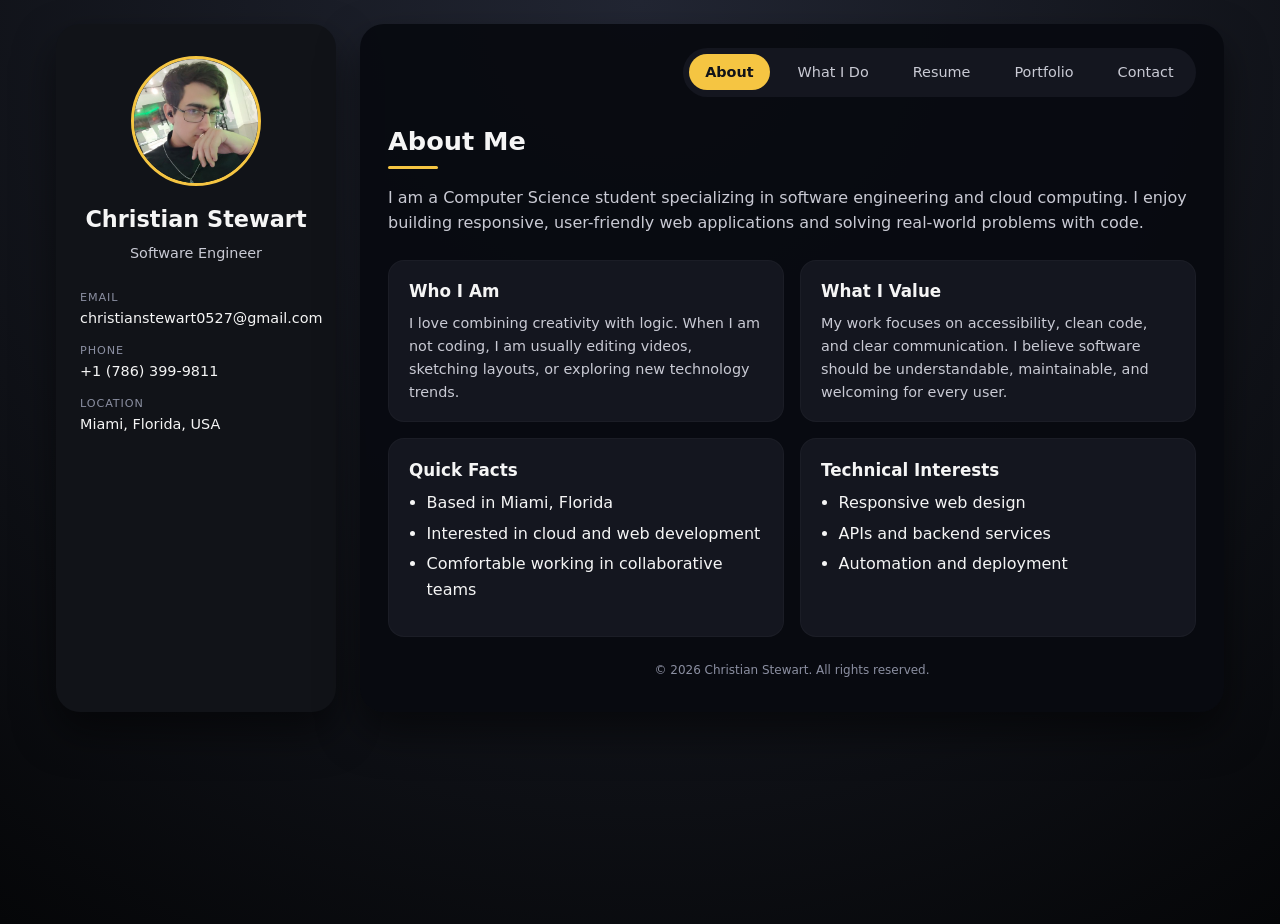
==== commit ec750b43: "resume update" ====
--- a/index.html
+++ b/index.html
@@ -1,1071 +1,105 @@
 <!DOCTYPE html>
 <html lang="en">
-
 <head>
     <meta charset="UTF-8">
-    <meta name = "viewport" content = "width=device-width, intitial-scale=1">
-    <title>Christian Stewart's Website</title>
-    <!--
-      - favicon
-    -->
-    <link rel="shortcut icon" href="./assets/images/logo.svg" type="image/x-icon">
+    <title>Christian Stewart | About Me</title>
+    <meta name="viewport" content="width=device-width, initial-scale=1.0">
+    <link rel="icon" href="images/icon.ico" type="image/x-icon" />
+    <link rel="stylesheet" href="css/styles.css">
+</head>
+<body class="page-about">
+<div class="site-wrapper">
+    <aside class="sidebar">
+        <div class="profile-photo">
+            <a href="index.html"><img src="images/profile-pic.jpg" alt="Portrait of Christian Stewart"></a>
+        </div>
+        <h1>Christian Stewart</h1>
+        <p class="tagline">Software Engineer</p>
 
-    <!--
-        - custom css link
-    -->
-        <link href="./assets/css/style.css" rel="stylesheet">
+        <ul class="contact-list">
+            <li class="contact-item">
+                <span class="label">Email</span>
+                <a href="mailto:christianstewart0527@gmail.com">christianstewart0527@gmail.com</a>
+            </li>
+            <li class="contact-item">
+                <span class="label">Phone</span>
+                <span>+1 (786) 399-9811</span>
+            </li>
+            <li class="contact-item">
+                <span class="label">Location</span>
+                <span>Miami, Florida, USA</span>
+            </li>
+        </ul>
 
-    <!--
-        - google font link
-    -->
-    <link rel="preconnect" href="https://fonts.googleapis.com">
-    <link rel="preconnect" href="https://fonts.gstatic.com" crossorigin>
-    <link href="https://fonts.googleapis.com/css2?family=Poppins:wght@300;400;500;600&display=swap" rel="stylesheet">
-</head>
+    </aside>
 
-<body>
-<!--
-    - MAIN    
--->
-    <main>
-        <!--
-            - SIDEBAR
-        -->
-        <aside class="sidebar" data-sidebar>
-            <div class="sidebar-info">
-                <figure class = "avatar-box">
-                    <img class = "circular" id = "avatar-box-image" src="./assets/images/profile-pic.jpg" alt = "Christian Stewart" width = "80">
-                </figure>
-
-                <div class="info-content">
-                    <h1 class="name" title="Christian Stewart">Christian Stewart</h1>
-
-                    <p class="title">Software Engineer</p>
-                </div>
-                <button class="info_more-btn" data-sidebar-btn>
-                    <span>Show Contacts</span>
-
-                    <ion-icon name="chevron-down"></ion-icon>
-                </button>
-            </div>
-
-            <div class="sidebar-info-more">
-                <div class = "separator"></div>
-
-                <ul class = "contacts-list">
-                    <li class="contact-item">
-                        <div class = "icon-box">
-                            <ion-icon name="mail-outline"></ion-icon>
-                        </div>
-
-                        <div class="contact-info">
-                            <p class = "contact-title">Email</p>
-
-                            <a href="mailto:christianstewart0527@gmail.com" class="contact-link">christianstewart0527@gmail.com</a>
-                        </div>
-                    </li>
-
-                    
-                    <li class="contact-item">
-
-                        <div class="icon-box">
-                          <ion-icon name="phone-portrait-outline"></ion-icon>
-                        </div>
-            
-                        <div class="contact-info">
-                          <p class="contact-title">Phone</p>
-            
-                          <a href="tel:+1(786)-399-9811" class="contact-link">+1(786)-399-9811</a>
-                        </div>
-            
-                      </li>
-
-                    <li class="contact-item">
-                        <div class="icon-box">
-                            <ion-icon name="location-outline"></ion-icon>
-                        </div>
-
-                        <div class="contact-info">
-                            <p class="contact-title">Location</p>
-
-                            <address>Miami, Florida, USA</address>
-                        </div>
-
-                    </li>
-
+    <div class="main-column">
+        <header class="top-nav">
+            <nav>
+                <ul class="nav-list">
+                    <li><a href="index.html" class="active">About</a></li>
+                    <li><a href="what-i-do.html">What I Do</a></li>
+                    <li><a href="resume.html">Resume</a></li>
+                    <li><a href="portfolio.html">Portfolio</a></li>
+                    <li><a href="contact.html">Contact</a></li>
                 </ul>
-
-                <div class="separator"></div>
-
-                <ul class="social-list">
-
-                    <li class="social-item">
-                        <a href="#" class="social-link">
-                            <ion-icon name="logo-Linkedin" onclick="window.open('https://www.linkedin.com/in/christian-stewart-302b63244/', '_blank')"></ion-icon>
-                        </a> 
-                    </li>
-
-                    <li class="socail-item">
-                        <a href="#" class="social-link">
-                            <ion-icon name = "logo-Github" onclick="window.open('https://github.com/StewpidPhoenix', '_blank')"></ion-icon>
-                        </a>
-                    </li>
-                    <style>
-                        .btn-container {
-                            text-align: center; /* Center align the button if needed */
-                        }
-                
-                        .btn.btn-color-2 {
-                            background-color: grey; /* Grey background */
-                            color: white; /* White text */
-                            padding: 5px 10px; /* Reduced padding */
-                            border: none; /* No border */
-                            border-radius: 2px; /* Smaller rounded corners */
-                            text-decoration: none; /* Remove underline from link */
-                            display: inline-block; /* Necessary for dimensions to work */
-                            cursor: pointer; /* Change mouse cursor to indicate it's clickable */
-                            font-size: 12px; /* Smaller font size */
-                        }
-                
-                        /* Optional: add a hover effect */
-                        .btn.btn-color-2:hover {
-                            background-color: darkgrey; /* Darken the button when hovered */
-                        }
-                    </style>
-                </head>
-                <body>
-                
-                <div class="btn-container">
-                    <a href="./assets/Resume.pdf" download="Resume.pdf" class="btn btn-color-2">
-                        Download My Full Resume
-                    </a>
-                </div>
-                
-                </body>
-                      
-                        
-            
-                    
-            
-                    </ul>
-            
-                  </div>
-            
-                </aside>
-
-
-        <div class="main-content">
-
-            <!--
-                Nav Bar-->
-
-                <nav class ="navbar">
-                    <ul class="navbar-list">
-                        
-                        <li class="navbar-item">
-                         <button class="navbar-link" data-nav-link>About</button>
-                        </li>
-
-                        <li class = "navbar-item">
-                            <button class="navbar-link" data-nav-link>Resume</button>
-                        </li> 
-
-                        <li class = "navbar-item">
-                            <button class ="navbar-link" data-nav-link>Portfolio</button>
-                        </li>
-                        <li class ="navber=item">
-                            <button class=" navbar-link" data-nav-link>Contact</button>
-                        </li>
-                    </ul>
-                </nav>
-                
-                <!--
-                #ABOUT 
-                -->
-                
-                <article class="about  active" data-page="about">
-                    <header>
-                        <h2 class="h2 article-title">About me</h2>
-                    </header>
-
-                    <section class="about-text">
-                        <p>
-                            I am a Computer Science student at Florida International University, specializing in cloud computing and software engineering. 
-                            With a strong foundation in net-centric computing and cloud architecture development, I bring the technical expertise and leadership skills necessary to guide projects from conception through successful deployment.
-                             I am dedicated to fostering collaborative teamwork, mentorship, and continuous learning. 
-                             Driven by a passion for innovative solutions, I am eager to contribute as a cloud or software engineer, continually advancing my skills and delivering value in a rapidly evolving field.
-                        </p>
-                    </section>
-
-                <!--
-                - service
-                -->
-        
-                <section class="service">
-        
-                  <h3 class="h3 service-title">What I do</h3>
-        
-                  <ul class="service-list">
-        
-                    <li class="service-item">
-        
-                      <div class="service-icon-box">
-                        <img src="./assets/images/icon-design.svg
-                        " alt="design icon" width="40">
-                      </div>
-        
-                      <div class="service-content-box">
-                        <h4 class="h4 service-item-title">Software Engineering</h4>
-        
-                        <p class="service-item-text">
-                            Enhance operational efficiency and scalability by deploying robust, cost-effective cloud solutions that leverage automation, containerization, and serverless architectures—enabling seamless growth and optimized performance.
-                        </p>
-                      </div>
-        
-                    </li>
-        
-                    <li class="service-item">
-        
-                      <div class="service-icon-box">
-                        <img src="./assets/images/icon-dev.svg" alt="Web development icon" width="40">
-                      </div>
-        
-                      <div class="service-content-box">
-                        <h4 class="h4 service-item-title">Cloud Engineering</h4>
-        
-                        <p class="service-item-text">
-                            Maximize efficiency and scalability by leveraging existing cloud infrastructures, seamlessly deploying workloads, and utilizing managed services. Employ serverless architectures, container orchestration, and automated CI/CD pipelines to continuously optimize performance and align resources with evolving business requirements.
-                        </p>
-                      </div>
-        
-                    </li>
-        
-                    <li class="service-item">
-        
-                      <div class="service-icon-box">
-                        <img src="./assets/images/icon-design.svg" alt="mobile app icon" width="40">
-                      </div>
-        
-                      <div class="service-content-box">
-                        <h4 class="h4 service-item-title">Education and Mentorship</h4>
-        
-                        <p class="service-item-text">
-                          Revamped AI and Python curriculums and provided personalized training to boost student engagement and coding skills.
-                        </p>
-                      </div>
-        
-                    </li>
-        
-                    <li class="service-item">
-        
-                      <div class="service-icon-box">
-                        <img src="./assets/images/icon-photo.svg" alt="camera icon" width="40">
-                      </div>
-        
-                      <div class="service-content-box">
-                        <h4 class="h4 service-item-title">Web design</h4>
-        
-                        <p class="service-item-text">
-                            Create engaging, user-centric web interfaces that prioritize responsiveness, accessibility, and intuitive navigation—delivering immersive experiences that resonate with users, elevate brand identity, and drive measurable growth.
-        
-        
-                        </p>
-                      </div>
-        
-                    </li>
-        
-                  </ul>
-        
-                </section>
-        
-        
-                <!--
-                  - testimonials
-                -->
-        
-                <section class="Projects">
-        
-                  
-        
-                    
-                    
-        
-                    
-        
-                  </ul>
-        
-                </section>
-        
-        
-                <!--
-                  - testimonials modal
-                -->
-        
-                <div class="modal-container" data-modal-container>
-        
-                  <div class="overlay" data-overlay></div>
-        
-                  <section class="testimonials-modal">
-        
-                    <button class="modal-close-btn" data-modal-close-btn>
-                      <ion-icon name="close-outline"></ion-icon>
-                    </button>
-        
-                    <div class="modal-img-wrapper">
-                      <figure class="modal-avatar-box">
-                        <img src="./assets/images/avatar-1.png" alt="Daniel lewis" width="80" data-modal-img>
-                      </figure>
-        
-                      <img src="./assets/images/icon-quote.svg" alt="quote icon">
-                    </div>
-        
-                    
-        
-                  </section>
-        
-                </div>
-        
-        
-                <!--
-                  - Associations
-                -->
-        
-                <section class="Associations">
-        
-                  <h3 class="h3 Associations-title">Associations</h3>
-        
-                  <ul class="Associations-list has-scrollbar">
-        
-                    <li class="service-item">
-        
-                      <div class="service-icon-box">
-                        <img src="./assets/images/icon-dev.svg
-                        " alt="design icon" width="40">
-                      </div>
-        
-                      <div class="service-content-box">
-                        <h4 class="h4 service-item-title">FIU INIT</h4>
-        
-                        <p class="service-item-text">
-                          I attended workshops in AI, ML, game development, and other topics. As well as networked, and mentored new members.
-                        </p>
-                      </div>
-        
-                    </li>
-        
-                  </ul>
-        
-                </section>
-        
-              </article>
-        
-        
-        
-        
-        
-              <!--
-                - #RESUME
-              -->
-        
-              <article class="resume" data-page="resume">
-        
-                <header>
-                  <h2 class="h2 article-title">Resume</h2>
-                </header>
-        
-        
-        
-                
-                <section class="timeline">
-        
-                  <div class="title-wrapper">
-                    <div class="icon-box">
-                      <ion-icon name="book-outline"></ion-icon>
-                    </div>
-        
-                    <h3 class="h3">Education</h3>
-                  </div>
-        
-                  <ol class="timeline-list">
-        
-                    <li class="timeline-item">
-        
-                      <h4 class="h4 timeline-item-title">Florida International University</h4>
-        
-                      <span>December 2025</span>
-        
-                      <p class="timeline-text">
-                        Graduating with a Bachelor of Science in Computer Science in December 2025, course work focused heavily in Software Engineering, Cloud Copmuting,
-                        Net-centric computing, mathematics, and software engineering.
-                      </p>
-        
-                    </li>
-        
-                  </ol>
-        
-                </section>
-        
-                <section class="timeline">
-        
-                  <div class="title-wrapper">
-                    <div class="icon-box">
-                      <ion-icon name="book-outline"></ion-icon>
-                    </div>
-        
-                    <h3 class="h3">Experience</h3>
-                  </div>
-        
-                  <ol class="timeline-list">
-        
-                    <li class="timeline-item">
-        
-                      <h4 class="h4 timeline-item-title">Technical Product Specialist | Atento</h4>
-        
-                      <span>08/2024-current</span>
-        
-                      <p class="timeline-text">
-                        I communicated effectively with clients to diagnose and resolve technical issues, fostering long-term satisfaction and trust. Additionally, I created and standardized documentation processes, which led to a 15% increase in overall team efficiency.
-
-                      </p>
-        
-                    </li>
-        
-                    <li class="timeline-item">
-        
-                      <h4 class="h4 timeline-item-title">Softrware Engineer Intern</h4>
-        
-                      <span>08/2023 - 06/2024</span>
-        
-                      <p class="timeline-text">
-                        I developed and implemented a Python-based media management tool that significantly improved data organization, reducing weekly data handling time from twelve hours to just one, while initially processing 50 TB of video files. In addition, I instructed students in advanced programming concepts, such as algorithms and object-oriented programming, thereby strengthening their theoretical understanding and practical application skills. Furthermore, I managed and enhanced the academy’s proprietary software tools to optimize functionality and elevate the overall user experience
-
-                      </p>
-        
-                    </li>
-        
-        
-                  </ol>
-        
-                </section>
-        
-                <section class="skill">
-        
-                  <h3 class="h3 skills-title">My skills</h3>
-        
-                  <ul class="skills-list content-card">
-        
-        
-        
-                    <li class="service-item">
-        
-                      <div class="service-icon-box">
-                        <img src="./assets/images/icon-design.svg
-                        " alt="design icon" width="40">
-                      </div>
-        
-                      <div class="service-content-box">
-                        <h4 class="h4 service-item-title"> Cloud Engineering</h4>
-        
-                        <p class="service-item-text">
-                          Experience with the following: AWS, Azure, OpenStack
-                        </p>
-                      </div>
-        
-                      <li class="service-item">
-        
-                        <div class="service-icon-box">
-                          <img src="./assets/images/icon-photo.svg
-                          " alt="design icon" width="40">
-                        </div>
-          
-                        <div class="service-content-box">
-                          <h4 class="h4 service-item-title"> Embedded Systems</h4>
-          
-                          <p class="service-item-text">
-                            Experience with the following: Fusion 360 (3D Modeling), sensors, motors, microcontrollers, circuit design, 
-                            cloud devices, wireless connectivity, and more. 
-                          </p>
-                        </div>
-          
-                      </li>
-
-                      <li class="service-item">
-        
-                        <div class="service-icon-box">
-                          <img src="./assets/images/icon-dev.svg
-                          " alt="design icon" width="40">
-                        </div>
-          
-                        <div class="service-content-box">
-                          <h4 class="h4 service-item-title"> Programming Languages</h4>
-          
-                          <p class="service-item-text">
-                            I am able to code in the following: Java, Python, Assembly, C++, C, Rust, SQL, JavaScript
-
-                          </p>
-                        </div>
-          
-                      </li>
-        
-                    </li>
-                    <li class="service-item">
-        
-                      <div class="service-icon-box">
-                        <img src="./assets/images/icon-design.svg
-                        " alt="design icon" width="40">
-                      </div>
-        
-                      <div class="service-content-box">
-                        <h4 class="h4 service-item-title"> Tools</h4>
-        
-                        <p class="service-item-text">
-                          PowerBI, Power Query, MySQL, Excel, API's, Fusion 360, AutoCAD, AWS, Azure, OpenStack
-                        </p>
-                      </div>
-        
-                  </ul>
-        
-        
-        
-                  
-                </section>
-        
-              </article>
-        
-        
-        
-        
-        
-           <!--
-        - #PORTFOLIO
-      -->
-
-      <article class="portfolio" data-page="portfolio">
-
-        <header>
-          <h2 class="h2 article-title">Portfolio</h2>
+            </nav>
         </header>
 
-        <section class="portfolio">
+        <main>
+            <section class="section-header">
+                <h2>About Me</h2>
+                <div class="underline"></div>
+            </section>
 
-          <ul class="filter-list">
+            <p class="section-intro">
+                I am a Computer Science student specializing in software engineering and cloud
+                computing. I enjoy building responsive, user-friendly web applications and solving
+                real-world problems with code.
+            </p>
 
-            <li class="filter-item">
-              <button class="active" data-filter-btn>All</button>
-            </li>
+            <div class="grid">
+                <article class="card">
+                    <h3>Who I Am</h3>
+                    <p>
+                        I love combining creativity with logic. When I am not coding, I am usually
+                        editing videos, sketching layouts, or exploring new technology trends.
+                    </p>
+                </article>
 
-            <li class="filter-item">
-              <button data-filter-btn>Web design</button>
-            </li>
+                <article class="card">
+                    <h3>What I Value</h3>
+                    <p>
+                        My work focuses on accessibility, clean code, and clear communication.
+                        I believe software should be understandable, maintainable, and welcoming
+                        for every user.
+                    </p>
+                </article>
 
-            <li class="filter-item">
-              <button data-filter-btn>Applications</button>
-            </li>
+                <article class="card">
+                    <h3>Quick Facts</h3>
+                    <ul class="simple-list">
+                        <li>Based in Miami, Florida</li>
+                        <li>Interested in cloud and web development</li>
+                        <li>Comfortable working in collaborative teams</li>
+                    </ul>
+                </article>
 
-            <li class="filter-item">
-              <button data-filter-btn>Web development</button>
-            </li>
+                <article class="card">
+                    <h3>Technical Interests</h3>
+                    <ul class="simple-list">
+                        <li>Responsive web design</li>
+                        <li>APIs and backend services</li>
+                        <li>Automation and deployment</li>
+                    </ul>
+                </article>
+            </div>
+        </main>
 
-          </ul>
-
-          <div class="filter-select-box">
-
-            <button class="filter-select" data-select>
-
-              <div class="select-value" data-selecct-value>Select category</div>
-
-              <div class="select-icon">
-                <ion-icon name="chevron-down"></ion-icon>
-              </div>
-
-            </button>
-
-            <ul class="select-list">
-
-              <li class="select-item">
-                <button data-select-item>All</button>
-              </li>
-
-              <li class="select-item">
-                <button data-select-item>Web design</button>
-              </li>
-
-              <li class="select-item">
-                <button data-select-item>Applications</button>
-              </li>
-
-              <li class="select-item">
-                <button data-select-item>Web development</button>
-              </li>
-
-            </ul>
-
-          </div>
-
-          <ul class="project-list">
-
-            <li class="project-item  active" data-filter-item data-category="web development">
-              <a href="#">
-
-                <figure class="project-img">
-                  <div class="project-item-icon-box">
-                    <ion-icon name="eye-outline"  onclick="window.open('https://www.linkedin.com/in/christian-stewart-302b63244/', '_blank');"></ion-icon>
-                  </div>
-
-                  <img src="./assets/images/project-1.jpg" alt="finance" loading="lazy">
-                </figure>
-
-                <h3 class="project-title">Finance</h3>
-
-                <p class="project-category">Web development</p>
-
-              </a>
-            </li>
-
-            <li class="project-item  active" data-filter-item data-category="web development">
-              <a href="#">
-
-                <figure class="project-img">
-                  <div class="project-item-icon-box">
-                    <ion-icon name="eye-outline"  onclick="window.open('https://www.linkedin.com/in/christian-stewart-302b63244/', '_blank');"></ion-icon>
-                  </div>
-
-                  <img src="./assets/images/project-2.png" alt="orizon" loading="lazy">
-                </figure>
-
-                <h3 class="project-title">Orizon</h3>
-
-                <p class="project-category">Web development</p>
-
-              </a>
-            </li>
-
-            <li class="project-item  active" data-filter-item data-category="web design">
-              <a href="#">
-
-                <figure class="project-img">
-                  <div class="project-item-icon-box">
-                    <ion-icon name="eye-outline"  onclick="window.open('https://www.linkedin.com/in/christian-stewart-302b63244/', '_blank');"></ion-icon>
-                  </div>
-
-                  <img src="./assets/images/project-3.jpg" alt="fundo" loading="lazy">
-                </figure>
-
-                <h3 class="project-title">Fundo</h3>
-
-                <p class="project-category">Web design</p>
-
-              </a>
-            </li>
-
-            <li class="project-item  active" data-filter-item data-category="applications">
-              <a href="#">
-
-                <figure class="project-img">
-                  <div class="project-item-icon-box">
-                    <ion-icon name="eye-outline"  onclick="window.open('https://www.linkedin.com/in/christian-stewart-302b63244/', '_blank');"></ion-icon>
-                  </div>
-
-                  <img src="./assets/images/project-4.png" alt="brawlhalla" loading="lazy">
-                </figure>
-
-                <h3 class="project-title">Brawlhalla</h3>
-
-                <p class="project-category">Applications</p>
-
-              </a>
-            </li>
-
-            <li class="project-item  active" data-filter-item data-category="web design">
-              <a href="#">
-
-                <figure class="project-img">
-                  <div class="project-item-icon-box">
-                    <ion-icon name="eye-outline"  onclick="window.open('https://www.linkedin.com/in/christian-stewart-302b63244/', '_blank');"></ion-icon>
-                  </div>
-
-                  <img src="./assets/images/project-5.png" alt="dsm." loading="lazy">
-                </figure>
-
-                <h3 class="project-title">DSM.</h3>
-
-                <p class="project-category">Web design</p>
-
-              </a>
-            </li>
-
-            <li class="project-item  active" data-filter-item data-category="web design">
-              <a href="#">
-
-                <figure class="project-img">
-                  <div class="project-item-icon-box">
-                    <ion-icon name="eye-outline"  onclick="window.open('https://www.linkedin.com/in/christian-stewart-302b63244/', '_blank');"></ion-icon>
-                  </div>
-
-                  <img src="./assets/images/project-6.png" alt="metaspark" loading="lazy">
-                </figure>
-
-                <h3 class="project-title">MetaSpark</h3>
-
-                <p class="project-category">Web design</p>
-
-              </a>
-            </li>
-
-            <li class="project-item  active" data-filter-item data-category="web development">
-              <a href="#">
-
-                <figure class="project-img">
-                  <div class="project-item-icon-box">
-                    <ion-icon name="eye-outline"  onclick="window.open('https://www.linkedin.com/in/christian-stewart-302b63244/', '_blank');"></ion-icon>
-                  </div>
-
-                  <img src="./assets/images/project-7.png" alt="summary" loading="lazy">
-                </figure>
-
-                <h3 class="project-title">Summary</h3>
-
-                <p class="project-category">Web development</p>
-
-              </a>
-            </li>
-
-            <li class="project-item  active" data-filter-item data-category="applications">
-              <a href="#">
-
-                <figure class="project-img">
-                  <div class="project-item-icon-box">
-                    <ion-icon name="eye-outline"  onclick="window.open('https://www.linkedin.com/in/christian-stewart-302b63244/', '_blank');"></ion-icon>
-                  </div>
-
-                  <img src="./assets/images/project-8.jpg" alt="task manager" loading="lazy">
-                </figure>
-
-                <h3 class="project-title">Task Manager</h3>
-
-                <p class="project-category">Applications</p>
-
-              </a>
-            </li>
-
-            <li class="project-item  active" data-filter-item data-category="web development">
-              <a href="#">
-
-                <figure class="project-img">
-                  <div class="project-item-icon-box">
-                    <ion-icon name="eye-outline"  onclick="window.open('https://www.linkedin.com/in/christian-stewart-302b63244/', '_blank');"></ion-icon>
-                  </div>
-
-                  <img src="./assets/images/project-9.png" alt="arrival" loading="lazy">
-                </figure>
-
-                <h3 class="project-title">Arrival</h3>
-
-                <p class="project-category">Web development</p>
-
-              </a>
-            </li>
-
-          </ul>
-
-        </section>
-
-      </article>
-
-
-
-
-
-        
-        
-              <!--
-                - #BLOG
-              -->
-        
-              <article class="Research" data-page="Research">
-        
-                <header>
-                  <h2 class="h2 article-title">Research</h2>
-                </header>
-        
-                <section class="Research Papers">
-        
-                  <ul class="Research Papers-list">
-        
-                    <li class="Research Papers-item">
-                      <a href="#">
-        
-                        <figure class="blog-banner-box">
-                          <img src="./assets/images/blog-1.jpg" alt="Design conferences in 2022" loading="lazy">
-                        </figure>
-        
-                        <div class="blog-content">
-        
-                          <div class="blog-meta">
-                            <p class="blog-category">Design</p>
-        
-                            <span class="dot"></span>
-        
-                            <time datetime="2022-02-23">Fab 23, 2022</time>
-                          </div>
-        
-                          <h3 class="h3 blog-item-title">Design conferences in 2022</h3>
-        
-                          <p class="blog-text">
-                            Veritatis et quasi architecto beatae vitae dicta sunt, explicabo.
-                          </p>
-        
-                        </div>
-        
-                      </a>
-                    </li>
-        
-                    <li class="blog-post-item">
-                      <a href="#">
-        
-                        <figure class="blog-banner-box">
-                          <img src="./assets/images/blog-2.jpg" alt="Best fonts every designer" loading="lazy">
-                        </figure>
-        
-                        <div class="blog-content">
-        
-                          <div class="blog-meta">
-                            <p class="blog-category">Design</p>
-        
-                            <span class="dot"></span>
-        
-                            <time datetime="2022-02-23">Fab 23, 2022</time>
-                          </div>
-        
-                          <h3 class="h3 blog-item-title">Best fonts every designer</h3>
-        
-                          <p class="blog-text">
-                            Sed ut perspiciatis, nam libero tempore, cum soluta nobis est eligendi.
-                          </p>
-        
-                        </div>
-        
-                      </a>
-                    </li>
-        
-                    <li class="blog-post-item">
-                      <a href="#">
-        
-                        <figure class="blog-banner-box">
-                          <img src="./assets/images/blog-3.jpg" alt="Design digest #80" loading="lazy">
-                        </figure>
-        
-                        <div class="blog-content">
-        
-                          <div class="blog-meta">
-                            <p class="blog-category">Design</p>
-        
-                            <span class="dot"></span>
-        
-                            <time datetime="2022-02-23">Fab 23, 2022</time>
-                          </div>
-        
-                          <h3 class="h3 blog-item-title">Design digest #80</h3>
-        
-                          <p class="blog-text">
-                            Excepteur sint occaecat cupidatat no proident, quis nostrum exercitationem ullam corporis suscipit.
-                          </p>
-        
-                        </div>
-        
-                      </a>
-                    </li>
-        
-                    <li class="blog-post-item">
-                      <a href="#">
-        
-                        <figure class="blog-banner-box">
-                          <img src="./assets/images/blog-4.jpg" alt="UI interactions of the week" loading="lazy">
-                        </figure>
-        
-                        <div class="blog-content">
-        
-                          <div class="blog-meta">
-                            <p class="blog-category">Design</p>
-        
-                            <span class="dot"></span>
-        
-                            <time datetime="2022-02-23">Fab 23, 2022</time>
-                          </div>
-        
-                          <h3 class="h3 blog-item-title">UI interactions of the week</h3>
-        
-                          <p class="blog-text">
-                            Enim ad minim veniam, consectetur adipiscing elit, quis nostrud exercitation ullamco laboris nisi.
-                          </p>
-        
-                        </div>
-        
-                      </a>
-                    </li>
-        
-                    <li class="blog-post-item">
-                      <a href="#">
-        
-                        <figure class="blog-banner-box">
-                          <img src="./assets/images/blog-5.jpg" alt="The forgotten art of spacing" loading="lazy">
-                        </figure>
-        
-                        <div class="blog-content">
-        
-                          <div class="blog-meta">
-                            <p class="blog-category">Design</p>
-        
-                            <span class="dot"></span>
-        
-                            <time datetime="2022-02-23">Fab 23, 2022</time>
-                          </div>
-        
-                          <h3 class="h3 blog-item-title">The forgotten art of spacing</h3>
-        
-                          <p class="blog-text">
-                            Maxime placeat, sed do eiusmod tempor incididunt ut labore et dolore magna aliqua.
-                          </p>
-        
-                        </div>
-        
-                      </a>
-                    </li>
-        
-                    <li class="blog-post-item">
-                      <a href="#">
-        
-                        <figure class="blog-banner-box">
-                          <img src="./assets/images/blog-6.jpg" alt="Design digest #79" loading="lazy">
-                        </figure>
-        
-                        <div class="blog-content">
-        
-                          <div class="blog-meta">
-                            <p class="blog-category">Design</p>
-        
-                            <span class="dot"></span>
-        
-                            <time datetime="2022-02-23">Fab 23, 2022</time>
-                          </div>
-        
-                          <h3 class="h3 blog-item-title">Design digest #79</h3>
-        
-                          <p class="blog-text">
-                            Optio cumque nihil impedit uo minus quod maxime placeat, velit esse cillum.
-                          </p>
-        
-                        </div>
-        
-                      </a>
-                    </li>
-        
-                  </ul>
-        
-                </section>
-        
-              </article>
-        
-        
-        
-        
-        
-              <!--
-                - #CONTACT
-              -->
-        
-              <article class="contact" data-page="contact">
-        
-                <header>
-                  <h2 class="h2 article-title">Contact</h2>
-                </header>
-        
-                <section class="mapbox" data-mapbox>
-                  <figure>
-                    <iframe
-                      src="https://www.google.com/maps/embed?pb=!1m18!1m12!1m3!1d114964.39567726348!2d-80.31186045262689!3d25.782538873757844!2m3!1f0!2f0!3f0!3m2!1i1024!2i768!4f13.1!3m3!1m2!1s0x88d9b0a20ec8c111%3A0xff96f271ddad4f65!2sMiami%2C%20FL!5e0!3m2!1sen!2sus!4v1711515833893!5m2!1sen!2sus"
-                      width="400" height="300" loading="lazy"></iframe>
-                  </figure>
-                </section>
-        
-                <section class="contact-form">
-        
-                  <h3 class="h3 form-title">Contact Form</h3>
-        
-                  <form action="#" class="form" data-form>
-        
-                    <div class="input-wrapper">
-                      <input type="text" name="fullname" class="form-input" placeholder="Full name" required data-form-input>
-        
-                      <input type="email" name="email" class="form-input" placeholder="Email address" required data-form-input>
-                    </div>
-        
-                    <textarea name="message" class="form-input" placeholder="Your Message" required data-form-input></textarea>
-        
-                    <button class="form-btn" type="submit" disabled data-form-btn>
-                      <ion-icon name="paper-plane"></ion-icon>
-                      <span>Send Message</span>
-                    </button>
-        
-                  </form>
-        
-                </section>
-        
-              </article>
-        
-            </div>
-        
-          </main>
-        
-        
-        
-        
-        
-        
-          <!--
-            - custom js link
-          -->
-          <script src="./assets/js/script.js"></script>
-        
-          <!--
-            - ionicon link
-          -->
-          <script type="module" src="https://unpkg.com/ionicons@5.5.2/dist/ionicons/ionicons.esm.js"></script>
-          <script nomodule src="https://unpkg.com/ionicons@5.5.2/dist/ionicons/ionicons.js"></script>
-        
-        </body>
-        
-        </html>
-
-
-
-
-
-
-        </div>
-
-
-
-
-
-
-
-
-
-
-    </main>
-
-
-
- 
-
-
-
-
+        <footer class="site-footer">
+            &copy; 2026 Christian Stewart. All rights reserved.
+        </footer>
+    </div>
+</div>
 </body>
-
-<footer>
-
-</footer>
-
-</html>+</html>
--- a/css/styles.css
+++ b/css/styles.css
@@ -0,0 +1,493 @@
+*,
+*::before,
+*::after {
+    box-sizing: border-box;
+    margin: 0;
+    padding: 0;
+}
+
+html {
+    scroll-behavior: smooth;
+}
+
+body {
+    font-family: system-ui, -apple-system, BlinkMacSystemFont, "Segoe UI",
+        sans-serif;
+    color: #f5f5f5;
+    line-height: 1.6;
+    min-height: 100vh;
+}
+
+
+.page-about {
+    background: radial-gradient(circle at top, #222633, #050608);
+}
+
+.page-what-i-do {
+    background: radial-gradient(circle at top, #222633, #050608);
+}
+
+.page-resume {
+    background: radial-gradient(circle at top, #222633, #050608);
+}
+
+.page-portfolio {
+    background: radial-gradient(circle at top, #222633, #050608);
+}
+
+.page-contact {
+    background: radial-gradient(circle at top, #222633, #050608);
+}
+
+
+
+.site-wrapper {
+    display: flex;
+    max-width: 1200px;
+    margin: 1.5rem auto;
+    padding: 0 1rem;
+    gap: 1.5rem;
+}
+
+.sidebar {
+    background: #111318;
+    border-radius: 1.5rem;
+    padding: 2rem 1.5rem;
+    width: 280px;
+    flex-shrink: 0;
+    box-shadow: 0 20px 40px rgba(0, 0, 0, 0.5);
+}
+
+.profile-photo {
+    width: 130px;
+    height: 130px;
+    margin: 0 auto 1rem;
+    border-radius: 50%;
+    overflow: hidden;
+    border: 3px solid #f5c542;
+}
+
+.profile-photo img {
+    width: 100%;
+    height: 100%;
+    object-fit: cover;
+}
+
+.sidebar h1 {
+    text-align: center;
+    font-size: 1.4rem;
+    margin-bottom: 0.25rem;
+}
+
+.sidebar .tagline {
+    text-align: center;
+    font-size: 0.9rem;
+    color: #c9cad4;
+    margin-bottom: 1.5rem;
+}
+
+.contact-list {
+    list-style: none;
+    margin-bottom: 1.5rem;
+}
+
+.contact-item {
+    margin-bottom: 0.75rem;
+    font-size: 0.9rem;
+}
+
+.contact-item span.label {
+    display: block;
+    text-transform: uppercase;
+    letter-spacing: 0.08em;
+    font-size: 0.7rem;
+    color: #8b8fa1;
+}
+
+.contact-item a {
+    color: #f5f5f5;
+    text-decoration: none;
+}
+
+.contact-item a:hover {
+    text-decoration: underline;
+}
+
+.btn-primary {
+    display: block;
+    margin-top: 1rem;
+    width: 100%;
+    text-align: center;
+    text-decoration: none;
+    background: #f5c542;
+    color: #111318;
+    padding: 0.7rem 1rem;
+    border-radius: 0.8rem;
+    font-weight: 600;
+    font-size: 0.9rem;
+}
+
+.btn-primary:hover {
+    filter: brightness(1.1);
+}
+
+
+
+.main-column {
+    flex: 1;
+    background: rgba(8, 10, 16, 0.95);
+    border-radius: 1.5rem;
+    padding: 1.5rem 1.75rem 2rem;
+    box-shadow: 0 20px 40px rgba(0, 0, 0, 0.5);
+}
+
+
+.top-nav {
+    display: flex;
+    justify-content: flex-end;
+    margin-bottom: 1.5rem;
+}
+
+.nav-list {
+    list-style: none;
+    display: flex;
+    gap: 0.75rem;
+    background: #14161f;
+    padding: 0.4rem;
+    border-radius: 999px;
+}
+
+.nav-list a {
+    display: block;
+    padding: 0.4rem 1rem;
+    border-radius: 999px;
+    text-decoration: none;
+    color: #c9cad4;
+    font-size: 0.9rem;
+}
+
+.nav-list a:hover {
+    background: #1f2230;
+}
+
+.nav-list a.active {
+    background: #f5c542;
+    color: #111318;
+    font-weight: 600;
+}
+
+
+
+.section-header {
+    margin-bottom: 1rem;
+}
+
+.section-header h2 {
+    font-size: 1.6rem;
+    margin-bottom: 0.25rem;
+}
+
+.section-header .underline {
+    width: 50px;
+    height: 3px;
+    background: #f5c542;
+    border-radius: 999px;
+}
+
+.section-intro {
+    color: #c9cad4;
+    margin-bottom: 1.5rem;
+}
+
+
+
+.grid {
+    display: grid;
+    grid-template-columns: repeat(2, minmax(0, 1fr));
+    gap: 1rem;
+}
+
+.card {
+    background: #14161f;
+    border-radius: 1rem;
+    padding: 1.1rem 1.25rem;
+    border: 1px solid rgba(255, 255, 255, 0.03);
+}
+
+.card h3 {
+    margin-bottom: 0.4rem;
+    font-size: 1.05rem;
+}
+
+.card p {
+    font-size: 0.9rem;
+    color: #c9cad4;
+}
+
+
+
+ul.simple-list {
+    margin-left: 1.1rem;
+    margin-bottom: 1rem;
+}
+
+ul.simple-list li {
+    margin-bottom: 0.3rem;
+}
+
+
+
+.skills-table {
+    width: 100%;
+    margin-top: 1rem;
+    border-collapse: collapse;
+    font-size: 0.9rem;
+}
+
+.skills-table th,
+.skills-table td {
+    border: 1px solid #26293a;
+    padding: 0.6rem 0.7rem;
+}
+
+.skills-table th {
+    background: #181a24;
+    text-align: left;
+}
+
+.skills-table tbody tr:nth-child(even) {
+    background: #12141d;
+}
+
+
+
+.project-thumb {
+    width: 100%;
+    border-radius: 0.9rem;
+    margin-bottom: 0.6rem;
+    display: block;
+}
+
+
+
+form.contact-form {
+    margin-top: 1rem;
+    display: grid;
+    grid-template-columns: repeat(2, minmax(0, 1fr));
+    gap: 0.75rem 1rem;
+}
+
+.form-group {
+    display: flex;
+    flex-direction: column;
+    font-size: 0.9rem;
+}
+
+.form-group label {
+    margin-bottom: 0.3rem;
+}
+
+.form-group input,
+.form-group textarea {
+    background: #14161f;
+    border: 1px solid #26293a;
+    border-radius: 0.8rem;
+    padding: 0.6rem 0.7rem;
+    color: #f5f5f5;
+}
+
+.form-group textarea {
+    min-height: 140px;
+    resize: vertical;
+}
+
+.form-full {
+    grid-column: 1 / -1;
+}
+
+.button-row {
+    margin-top: 0.5rem;
+    grid-column: 1 / -1;
+    display: flex;
+    justify-content: flex-end;
+}
+
+.btn-submit {
+    background: #f5c542;
+    color: #111318;
+    border: none;
+    padding: 0.7rem 1.4rem;
+    border-radius: 999px;
+    font-weight: 600;
+    cursor: pointer;
+}
+
+.btn-submit:hover {
+    filter: brightness(1.1);
+}
+
+
+
+/* ── Resume entries (experience & projects) ── */
+
+.resume-entry {
+    background: #14161f;
+    border: 1px solid rgba(255, 255, 255, 0.04);
+    border-radius: 1rem;
+    padding: 1.1rem 1.25rem;
+    margin-bottom: 1rem;
+}
+
+.resume-entry-header {
+    display: flex;
+    justify-content: space-between;
+    align-items: baseline;
+    flex-wrap: wrap;
+    gap: 0.25rem 1rem;
+    margin-bottom: 0.5rem;
+}
+
+.resume-entry-title {
+    font-size: 1.05rem;
+    font-weight: 600;
+    color: #f5f5f5;
+}
+
+.resume-entry-meta {
+    font-size: 0.8rem;
+    color: #8b8fa1;
+    white-space: nowrap;
+}
+
+.resume-entry-sub {
+    font-size: 0.88rem;
+    color: #c9cad4;
+    line-height: 1.55;
+}
+
+.resume-bullets {
+    margin-left: 1.1rem;
+    margin-top: 0.25rem;
+}
+
+.resume-bullets li {
+    font-size: 0.9rem;
+    color: #c9cad4;
+    margin-bottom: 0.35rem;
+    line-height: 1.55;
+}
+
+.resume-bullets li::marker {
+    color: #f5c542;
+}
+
+
+
+.site-footer {
+    margin-top: 1.5rem;
+    font-size: 0.75rem;
+    color: #8b8fa1;
+    text-align: center;
+}
+
+
+
+@media (max-width: 1000px) {
+    .site-wrapper {
+        flex-direction: column;
+    }
+
+    .sidebar {
+        width: 100%;
+        display: flex;
+        align-items: center;
+        gap: 1.2rem;
+    }
+
+    .profile-photo {
+        margin: 0;
+    }
+
+    .sidebar h1,
+    .sidebar .tagline {
+        text-align: left;
+    }
+}
+
+@media (max-width: 600px) {
+    .sidebar {
+        flex-direction: column;
+        align-items: center;
+        text-align: center;
+        padding: 1.25rem 1rem;
+    }
+
+    .grid {
+        grid-template-columns: 1fr !important;
+        gap: 1.2rem;
+    }
+
+    .sidebar h1,
+    .sidebar .tagline {
+        text-align: center;
+    }
+
+    .card {
+        text-align: left;
+    }
+
+    .contact-list {
+        width: 100%;
+        text-align: center;
+    }
+
+    .contact-item {
+        margin-bottom: 0.5rem;
+    }
+
+    .contact-item span.label {
+        margin-bottom: 0.1rem;
+    }
+
+    .site-wrapper {
+        margin: 0.75rem auto;
+        padding: 0 0.75rem;
+    }
+
+    .main-column {
+        padding: 1rem;
+        margin-top: 0.25rem;
+    }
+
+    .top-nav {
+        justify-content: center;
+        margin-bottom: 1rem;
+    }
+
+    .nav-list {
+        flex-wrap: wrap;
+        justify-content: center;
+        gap: 0.5rem;
+        padding: 0.5rem 0.75rem;
+    }
+
+    .nav-list a {
+        flex: 1 1 auto;
+        text-align: center;
+        min-width: 90px;
+    }
+
+    .project-thumb {
+        width: 100%;
+        height: auto;
+    }
+
+    .resume-entry-header {
+        flex-direction: column;
+        gap: 0.15rem;
+    }
+
+    .resume-entry-meta {
+        white-space: normal;
+    }
+}
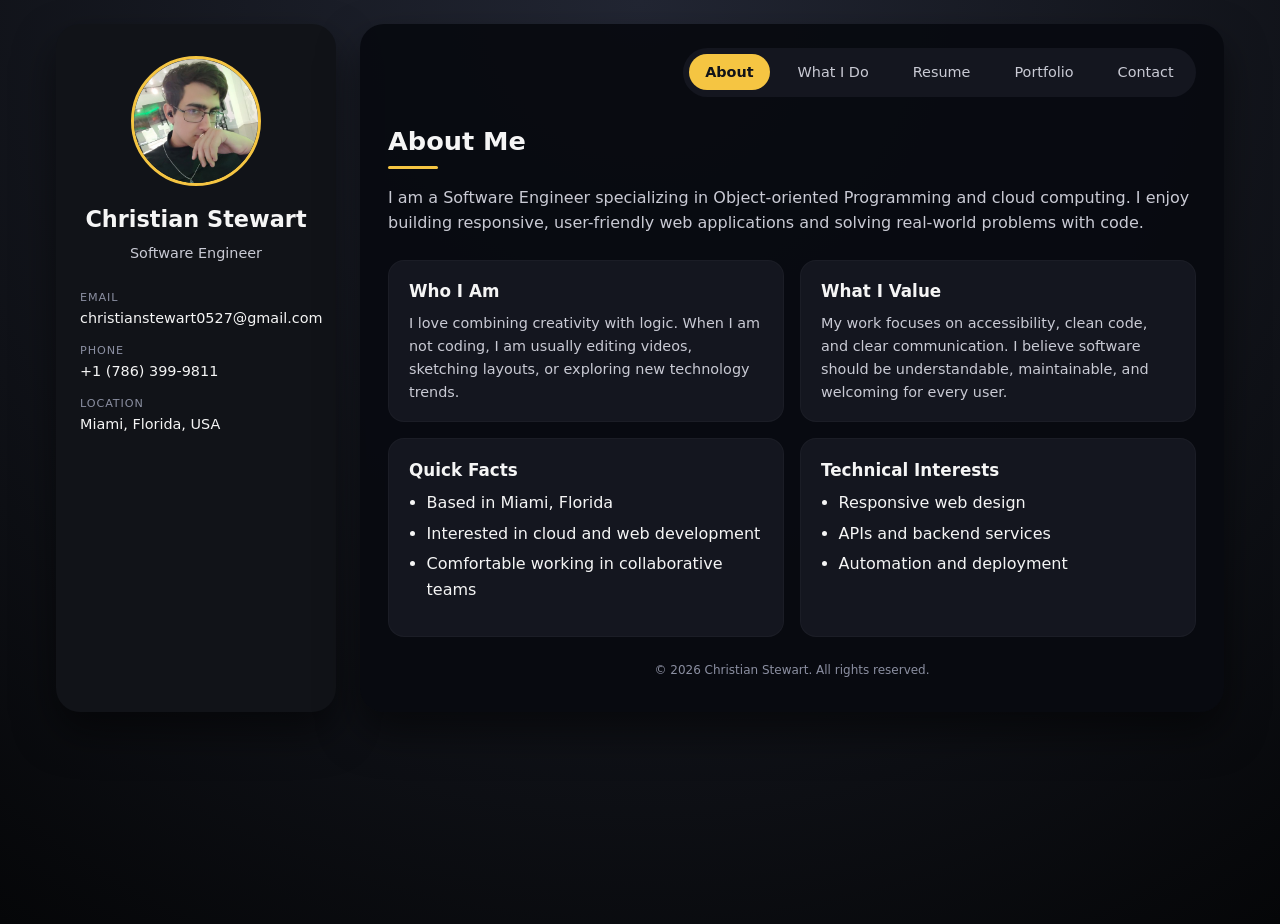
==== commit affc734f: "Update index.html" ====
--- a/index.html
+++ b/index.html
@@ -53,7 +53,7 @@
             </section>
 
             <p class="section-intro">
-                I am a Computer Science student specializing in software engineering and cloud
+                I am a Software Engineer specializing in Object-oriented Programming and cloud
                 computing. I enjoy building responsive, user-friendly web applications and solving
                 real-world problems with code.
             </p>
--- a/css/styles.css
+++ b/css/styles.css
@@ -437,6 +437,7 @@
     }
 
     .contact-list {
+        
         width: 100%;
         text-align: center;
     }
